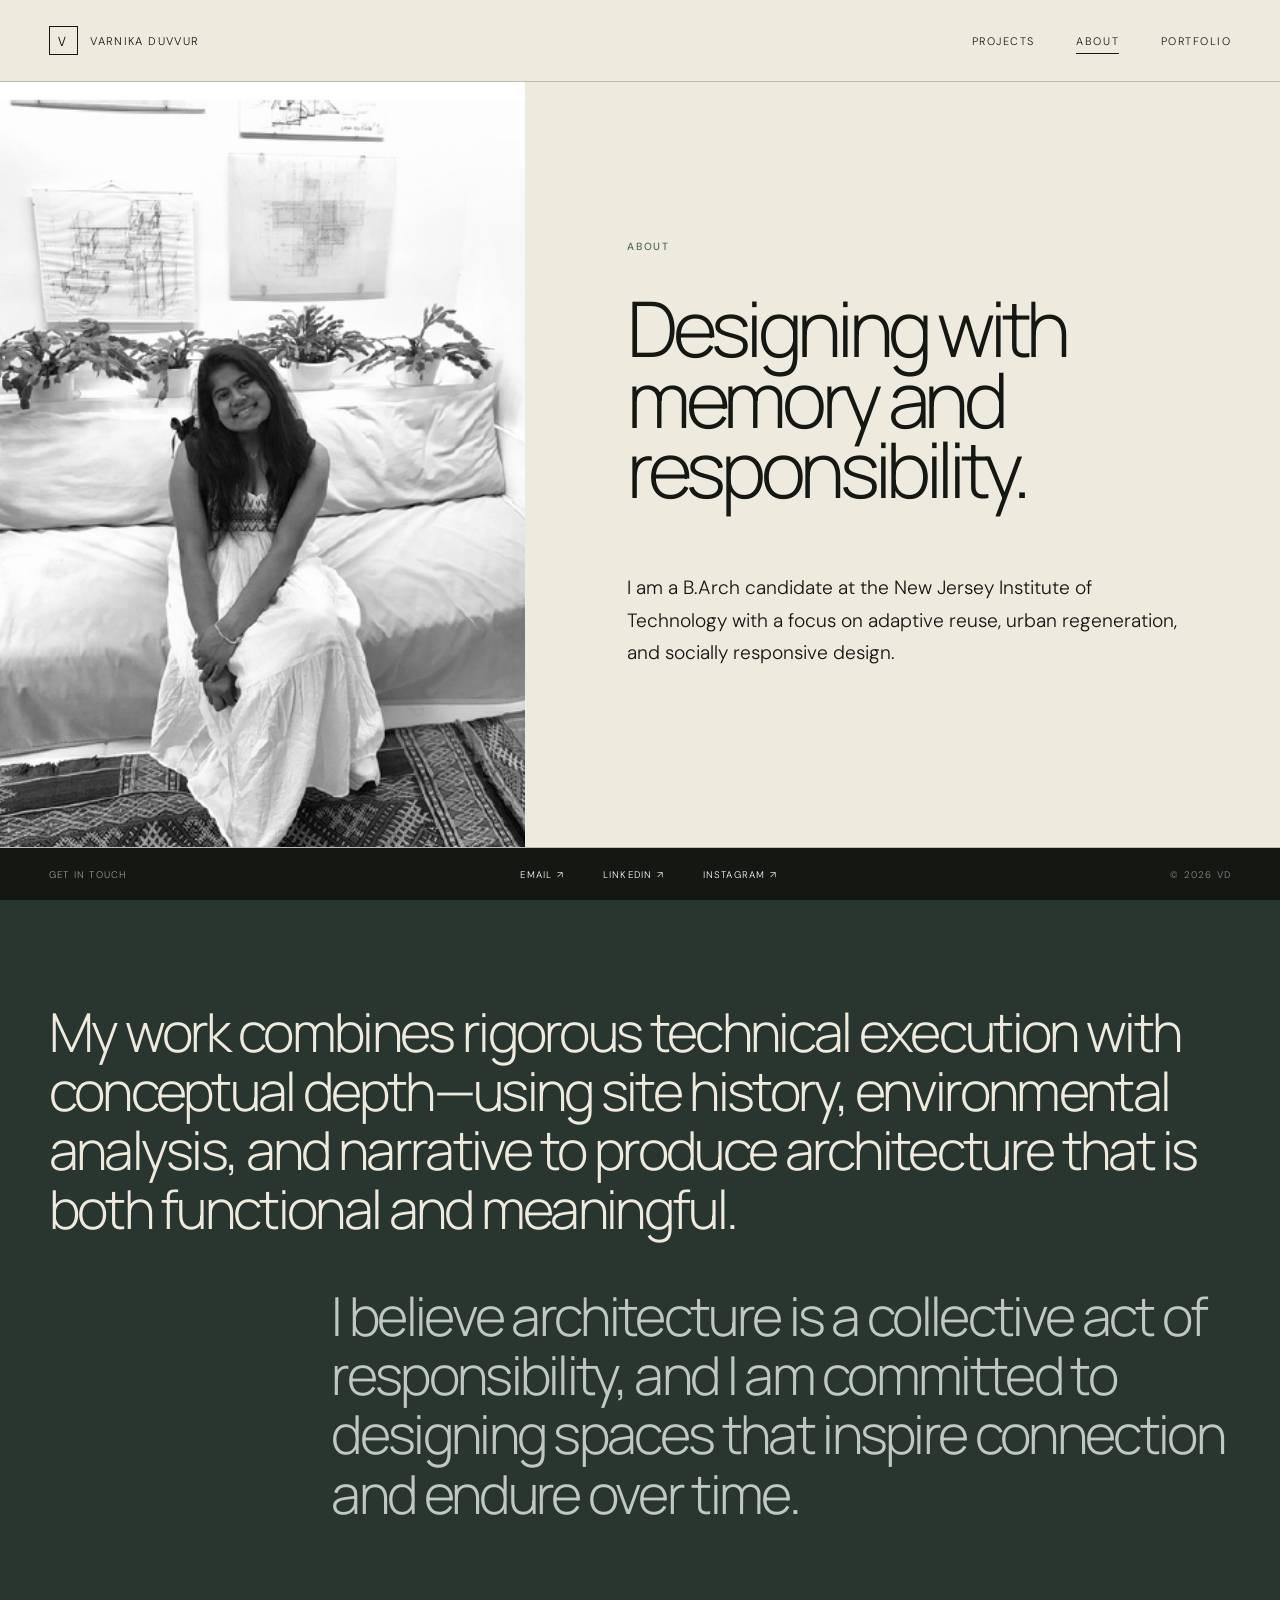
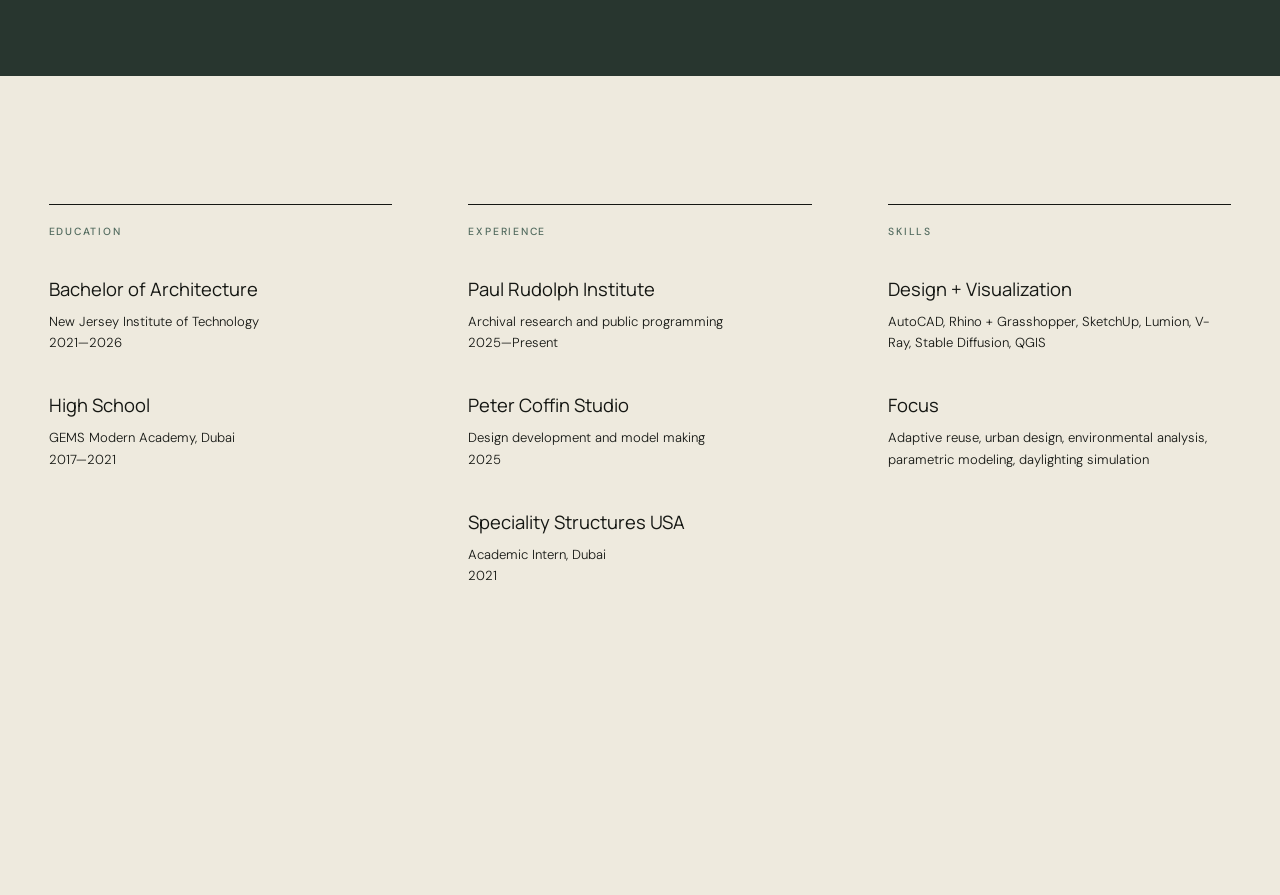
==== about.html @ f7f5d619 "Redesign portfolio as multi-page project site" ====
<!doctype html>
<html lang="en">
<head>
  <meta charset="utf-8"><meta name="viewport" content="width=device-width,initial-scale=1"><meta name="description" content="About architect Varnika Duvvur.">
  <title>About — Varnika Duvvur</title><link rel="preconnect" href="https://fonts.googleapis.com"><link rel="preconnect" href="https://fonts.gstatic.com" crossorigin>
  <link href="https://fonts.googleapis.com/css2?family=DM+Sans:wght@300;400;500&family=Manrope:wght@300;400;500&display=swap" rel="stylesheet"><link rel="stylesheet" href="style.css"><script src="script.js" defer></script>
</head>
<body>
  <header class="nav"><a class="brand" href="index.html"><span>V</span> Varnika Duvvur</a><button class="menu-toggle" type="button" aria-expanded="false" aria-controls="main-nav">Menu</button><nav id="main-nav"><a href="projects.html">Projects</a><a class="active" href="about.html">About</a><a href="portfolio.html">Portfolio</a></nav></header>
  <main class="about-page">
    <section class="about-lead"><div class="about-portrait"><img src="assets/portrait.png" alt="Portrait of Varnika Duvvur"></div><div class="about-intro"><p class="kicker">About</p><h1>Designing with<br>memory and<br>responsibility.</h1><p>I am a B.Arch candidate at the New Jersey Institute of Technology with a focus on adaptive reuse, urban regeneration, and socially responsive design.</p></div></section>
    <section class="manifesto"><p>My work combines rigorous technical execution with conceptual depth—using site history, environmental analysis, and narrative to produce architecture that is both functional and meaningful.</p><p>I believe architecture is a collective act of responsibility, and I am committed to designing spaces that inspire connection and endure over time.</p></section>
    <section class="credentials">
      <div><p class="kicker">Education</p><h2>Bachelor of Architecture</h2><p>New Jersey Institute of Technology<br>2021—2026</p><h2>High School</h2><p>GEMS Modern Academy, Dubai<br>2017—2021</p></div>
      <div><p class="kicker">Experience</p><h2>Paul Rudolph Institute</h2><p>Archival research and public programming<br>2025—Present</p><h2>Peter Coffin Studio</h2><p>Design development and model making<br>2025</p><h2>Speciality Structures USA</h2><p>Academic Intern, Dubai<br>2021</p></div>
      <div><p class="kicker">Skills</p><h2>Design + Visualization</h2><p>AutoCAD, Rhino + Grasshopper, SketchUp, Lumion, V-Ray, Stable Diffusion, QGIS</p><h2>Focus</h2><p>Adaptive reuse, urban design, environmental analysis, parametric modeling, daylighting simulation</p></div>
    </section>
  </main>
  <aside class="contact-bar"><span>Get in touch</span><a href="mailto:varnikaduvvur1133@gmail.com">Email ↗</a><a href="https://www.linkedin.com/in/varnika-duvvur/" target="_blank" rel="noopener">LinkedIn ↗</a><a href="https://www.instagram.com/varnika.d_567/" target="_blank" rel="noopener">Instagram ↗</a><small>© <b data-year>2026</b> VD</small></aside>
</body>
</html>
---- style.css ----
:root{--paper:#eeeade;--ink:#151713;--forest:#28362f;--sage:#8fa295;--line:rgba(21,23,19,.22);--bar:52px;--pad:clamp(1.25rem,3.8vw,4.5rem)}
*{box-sizing:border-box}html{scroll-behavior:smooth}body{margin:0;background:var(--paper);color:var(--ink);font-family:"DM Sans",sans-serif;font-weight:300;padding-bottom:var(--bar)}img{display:block;width:100%}a{color:inherit}.nav{height:82px;padding:0 var(--pad);display:flex;align-items:center;justify-content:space-between;border-bottom:1px solid var(--line);position:relative;z-index:20}.nav-on-image{position:fixed;top:0;left:0;right:0;color:#fff;border-color:rgba(255,255,255,.34)}.brand{text-decoration:none;text-transform:uppercase;letter-spacing:.12em;font-size:.7rem;display:flex;align-items:center;gap:.8rem}.brand span{border:1px solid currentColor;width:29px;height:29px;display:grid;place-items:center;font:400 .8rem Manrope,sans-serif}.nav nav{display:flex;align-items:center;gap:2.6rem}.nav nav a{text-decoration:none;text-transform:uppercase;letter-spacing:.14em;font-size:.68rem;padding:.4rem 0;position:relative}.nav nav a:after{content:"";height:1px;position:absolute;bottom:0;left:0;right:100%;background:currentColor;transition:right .25s}.nav nav a:hover:after,.nav nav a.active:after{right:0}.menu-toggle{display:none;border:0;background:none;color:inherit;text-transform:uppercase;letter-spacing:.12em;font-size:.7rem}.kicker{text-transform:uppercase;letter-spacing:.17em;font-size:.65rem;font-weight:500;color:#516a5e;margin:0}.kicker.light{color:rgba(255,255,255,.75)}
.contact-bar{height:var(--bar);position:fixed;z-index:50;bottom:0;left:0;right:0;background:var(--ink);color:#fff;display:flex;align-items:center;padding:0 var(--pad);gap:clamp(1.3rem,3vw,3.5rem);font-style:normal}.contact-bar span,.contact-bar a,.contact-bar small{text-transform:uppercase;letter-spacing:.13em;font-size:.6rem}.contact-bar>span{color:var(--sage);margin-right:auto}.contact-bar a{text-decoration:none}.contact-bar a:hover{color:#b5ccbf}.contact-bar small{margin-left:auto;color:rgba(255,255,255,.5)}.contact-bar b{font-weight:300}
/* Home */
.home-page{padding-bottom:var(--bar);background:#111}.home-hero{height:calc(100vh - var(--bar));min-height:620px;position:relative;overflow:hidden;color:#fff}.home-backdrop{position:absolute;inset:0;height:100%;object-fit:cover;object-position:center;animation:heroIn 1.4s cubic-bezier(.2,.7,.2,1) both}.home-shade{position:absolute;inset:0;background:linear-gradient(90deg,rgba(6,10,8,.72) 0%,rgba(6,10,8,.32) 48%,rgba(6,10,8,.07) 75%),linear-gradient(0deg,rgba(6,10,8,.58),transparent 45%)}.home-copy{position:absolute;left:var(--pad);bottom:clamp(5rem,12vh,9rem)}.home-copy h1{font:300 clamp(5rem,11vw,11.5rem)/.79 Manrope,sans-serif;letter-spacing:-.085em;margin:1.2rem 0 2rem}.home-statement{font-size:clamp(.9rem,1.35vw,1.2rem);line-height:1.5;letter-spacing:.01em}.featured-link{position:absolute;right:var(--pad);bottom:clamp(5rem,10vh,7rem);width:min(310px,25vw);text-decoration:none;border-top:1px solid rgba(255,255,255,.65);padding-top:1rem;display:grid;gap:.65rem}.featured-link span,.featured-link i{font-size:.61rem;text-transform:uppercase;letter-spacing:.13em;font-style:normal}.featured-link strong{font:400 clamp(1.15rem,2vw,1.7rem) Manrope,sans-serif}.featured-link i{text-align:right;margin-top:.5rem}.scroll-mark{position:absolute;left:50%;bottom:1.6rem;transform:translateX(-50%);font-size:.58rem;text-transform:uppercase;letter-spacing:.14em}.scroll-mark span{margin-left:.8rem}@keyframes heroIn{from{transform:scale(1.04);opacity:.5}to{transform:scale(1);opacity:1}}
/* Projects index */
.projects-page{height:100vh;overflow:hidden}.projects-main{height:calc(100vh - 82px - var(--bar));display:grid;grid-template-columns:minmax(250px,22vw) 1fr}.projects-heading{padding:clamp(2.5rem,6vh,5rem) 2rem 2rem var(--pad);border-right:1px solid var(--line);display:flex;flex-direction:column}.projects-heading h1{font:300 clamp(3.7rem,7vw,7rem)/.9 Manrope,sans-serif;letter-spacing:-.07em;margin:2rem 0}.projects-heading>p:last-child{margin-top:auto;text-transform:uppercase;font-size:.61rem;letter-spacing:.12em}.projects-heading>p:last-child span{margin-left:1rem}.project-rail{overflow-x:auto;overflow-y:hidden;display:flex;gap:1.25rem;padding:clamp(2rem,5vh,4rem) var(--pad);scroll-snap-type:x mandatory;scrollbar-width:thin;scrollbar-color:var(--forest) transparent}.rail-card{width:min(48vw,680px);min-width:min(48vw,680px);height:100%;text-decoration:none;scroll-snap-align:start}.rail-card figure{height:100%;margin:0;display:grid;grid-template-rows:1fr auto}.rail-card img{height:100%;min-height:0;object-fit:cover;filter:saturate(.82);transition:filter .35s,transform .5s}.rail-card:hover img{filter:saturate(1.06)}.rail-card figcaption{padding-top:1.1rem}.rail-card figcaption span{font-size:.58rem;text-transform:uppercase;letter-spacing:.13em;color:#506459}.rail-card h2{font:400 clamp(1.45rem,2.6vw,2.5rem)/1 Manrope,sans-serif;letter-spacing:-.04em;margin:.55rem 0}.rail-card p{font-size:.68rem;text-transform:uppercase;letter-spacing:.1em;margin:0}.rail-end{min-width:280px;display:flex;flex-direction:column;justify-content:center;gap:1.5rem;scroll-snap-align:start}.rail-end p{font:300 2.3rem Manrope,sans-serif;margin:0}.rail-end a{text-transform:uppercase;letter-spacing:.13em;font-size:.65rem}
/* About */
.about-page{padding-bottom:8rem}.about-lead{display:grid;grid-template-columns:.82fr 1.18fr;min-height:calc(100vh - 82px - var(--bar));border-bottom:1px solid var(--line)}.about-portrait{min-height:650px;overflow:hidden}.about-portrait img{height:100%;object-fit:cover;filter:grayscale(1);object-position:center 35%}.about-intro{padding:clamp(4rem,8vw,9rem);display:flex;flex-direction:column;justify-content:center}.about-intro h1{font:300 clamp(3.3rem,6vw,7rem)/.92 Manrope,sans-serif;letter-spacing:-.07em;margin:2.5rem 0 3rem}.about-intro>p:last-child{font-size:clamp(1rem,1.5vw,1.25rem);line-height:1.7;max-width:40rem}.manifesto{background:var(--forest);color:var(--paper);padding:clamp(6rem,12vw,13rem) var(--pad);display:grid;gap:3rem}.manifesto p{font:300 clamp(2rem,4.2vw,4.5rem)/1.1 Manrope,sans-serif;letter-spacing:-.05em;max-width:1300px;margin:0}.manifesto p:last-child{margin-left:auto;max-width:900px;color:#bfc9c2}.credentials{display:grid;grid-template-columns:repeat(3,1fr);gap:clamp(2rem,6vw,7rem);padding:clamp(6rem,10vw,10rem) var(--pad)}.credentials>div{border-top:1px solid var(--ink);padding-top:1.2rem}.credentials h2{font:400 1.15rem Manrope,sans-serif;margin:2.4rem 0 .55rem}.credentials p:not(.kicker){font-size:.82rem;line-height:1.65;margin:0}
/* Portfolio */
.portfolio-page{overflow:hidden;height:100vh}.portfolio-main{height:calc(100vh - 82px - var(--bar));display:grid;grid-template-columns:.85fr 1.15fr}.portfolio-copy{padding:clamp(3rem,6vw,7rem) var(--pad);display:flex;flex-direction:column;justify-content:center}.portfolio-copy h1{font:300 clamp(4rem,7.5vw,8.5rem)/.82 Manrope,sans-serif;letter-spacing:-.08em;margin:2rem 0 2.5rem}.portfolio-copy>p:not(.kicker){max-width:32rem;line-height:1.7;font-size:.92rem}.portfolio-actions{display:flex;gap:1rem;margin:3rem 0 1.5rem}.portfolio-actions a{padding:1.1rem 1.3rem;text-decoration:none;text-transform:uppercase;letter-spacing:.11em;font-size:.65rem;display:flex;gap:2.5rem;justify-content:space-between}.primary-action{background:var(--ink);color:#fff}.secondary-action{border:1px solid var(--ink)}.portfolio-copy>small{text-transform:uppercase;letter-spacing:.12em;color:#62736a;font-size:.58rem}.portfolio-cover{margin:clamp(2rem,4vw,4rem) var(--pad) clamp(2rem,4vw,4rem) 0;position:relative;overflow:hidden;background:#ddd;text-decoration:none}.portfolio-cover img{height:100%;object-fit:cover;transition:transform .6s}.portfolio-cover:hover img{transform:scale(1.02)}.portfolio-cover span{position:absolute;right:1rem;bottom:1rem;background:var(--paper);padding:.9rem 1.1rem;text-transform:uppercase;letter-spacing:.11em;font-size:.62rem}
/* Project details */
.project-page{padding-bottom:7rem}.project-hero{min-height:calc(100vh - 82px - var(--bar));display:grid;grid-template-rows:auto 1fr;padding:clamp(2.5rem,5vw,5rem) var(--pad);gap:3rem}.project-title{display:grid;grid-template-columns:1fr 2fr 1fr;align-items:end}.project-title h1{font:300 clamp(3.5rem,7.5vw,8rem)/.85 Manrope,sans-serif;letter-spacing:-.075em;margin:0}.project-meta{display:flex;flex-direction:column;gap:.45rem;border-top:1px solid var(--ink);padding-top:.8rem}.project-meta span{text-transform:uppercase;letter-spacing:.11em;font-size:.58rem}.project-hero>img{height:min(54vh,650px);object-fit:cover}.project-summary{padding:clamp(6rem,11vw,11rem) var(--pad);display:grid;grid-template-columns:1fr 2.5fr}.project-summary>p:last-child{font:300 clamp(2rem,4.2vw,4.5rem)/1.1 Manrope,sans-serif;letter-spacing:-.05em;margin:0;max-width:1200px}.project-sheet{margin:0;background:#f7f5ef;padding:clamp(1rem,2vw,2rem)}.project-sheet.full{margin:0 var(--pad) clamp(2rem,4vw,5rem)}.project-sheet figcaption{text-transform:uppercase;letter-spacing:.12em;font-size:.58rem;margin-top:1rem;color:#53645b}.sheet-grid{display:grid;grid-template-columns:1fr 1fr;gap:clamp(1rem,2vw,2rem);margin:0 var(--pad) clamp(2rem,4vw,5rem)}.project-note{padding:clamp(6rem,10vw,10rem) var(--pad);display:grid;grid-template-columns:1.5fr 1fr;gap:5rem}.project-note h2{font:300 clamp(2.7rem,5vw,5.4rem)/.95 Manrope,sans-serif;letter-spacing:-.06em;margin:0}.project-note p{line-height:1.8;max-width:34rem;align-self:end;margin:0}.project-pager{margin:clamp(7rem,12vw,12rem) var(--pad) 0;padding-top:1.5rem;border-top:1px solid var(--ink);display:flex;justify-content:space-between}.project-pager a{text-transform:uppercase;text-decoration:none;letter-spacing:.11em;font-size:.63rem}
@media(max-width:850px){:root{--bar:48px}.nav{height:68px}.nav-on-image{height:68px}.menu-toggle{display:block}.nav nav{display:none;position:absolute;top:68px;left:0;right:0;background:var(--paper);color:var(--ink);padding:1.5rem var(--pad);border-bottom:1px solid var(--line);flex-direction:column;align-items:flex-start;gap:1.4rem}.nav nav.open{display:flex}.nav-on-image nav{background:rgba(15,18,15,.96);color:#fff}.contact-bar>span,.contact-bar small{display:none}.contact-bar{justify-content:space-between;gap:1rem}.contact-bar a{font-size:.55rem}.home-hero{height:calc(100vh - var(--bar));min-height:570px}.home-copy{bottom:7rem}.home-copy h1{font-size:clamp(4rem,17vw,7rem)}.featured-link{left:var(--pad);right:var(--pad);bottom:1.7rem;width:auto;grid-template-columns:1fr 1fr}.featured-link i{text-align:right;margin:0}.featured-link strong{grid-row:2}.scroll-mark{display:none}.projects-page,.portfolio-page{height:auto;overflow:auto}.projects-main{height:auto;display:block}.projects-heading{height:250px;border-right:0;border-bottom:1px solid var(--line);padding:2.5rem var(--pad)}.projects-heading h1{margin:1.4rem 0}.project-rail{height:calc(100vh - 68px - var(--bar));min-height:570px}.rail-card{min-width:78vw;width:78vw}.about-lead{grid-template-columns:1fr}.about-portrait{min-height:65vh}.about-intro{padding:4.5rem var(--pad)}.credentials{grid-template-columns:1fr}.portfolio-main{height:auto;grid-template-columns:1fr}.portfolio-copy{padding:5rem var(--pad)}.portfolio-cover{margin:0 var(--pad) 5rem;height:60vh}.project-title{grid-template-columns:1fr}.project-title .kicker{margin-bottom:2rem}.project-meta{margin-top:2rem}.project-hero>img{height:48vh}.project-summary,.project-note{grid-template-columns:1fr;gap:3rem}.sheet-grid{grid-template-columns:1fr}.project-pager{gap:1rem}.project-pager a{font-size:.52rem}}
@media(max-width:520px){.home-backdrop{object-position:60% center}.home-copy h1{font-size:3.9rem}.home-statement{font-size:.8rem}.featured-link span{display:none}.featured-link{grid-template-columns:1fr auto}.rail-card{min-width:86vw;width:86vw}.project-rail{padding-left:var(--pad)}.about-intro h1,.project-title h1{font-size:3.5rem}.manifesto p{font-size:1.8rem}.portfolio-copy h1{font-size:4rem}.portfolio-actions{flex-direction:column}.project-summary>p:last-child{font-size:1.8rem}.project-note h2{font-size:2.5rem}.project-sheet.full,.sheet-grid{margin-left:1rem;margin-right:1rem}.project-pager a:nth-child(2){display:none}}
@media(prefers-reduced-motion:reduce){html{scroll-behavior:auto}.home-backdrop{animation:none}.portfolio-cover img{transition:none}}
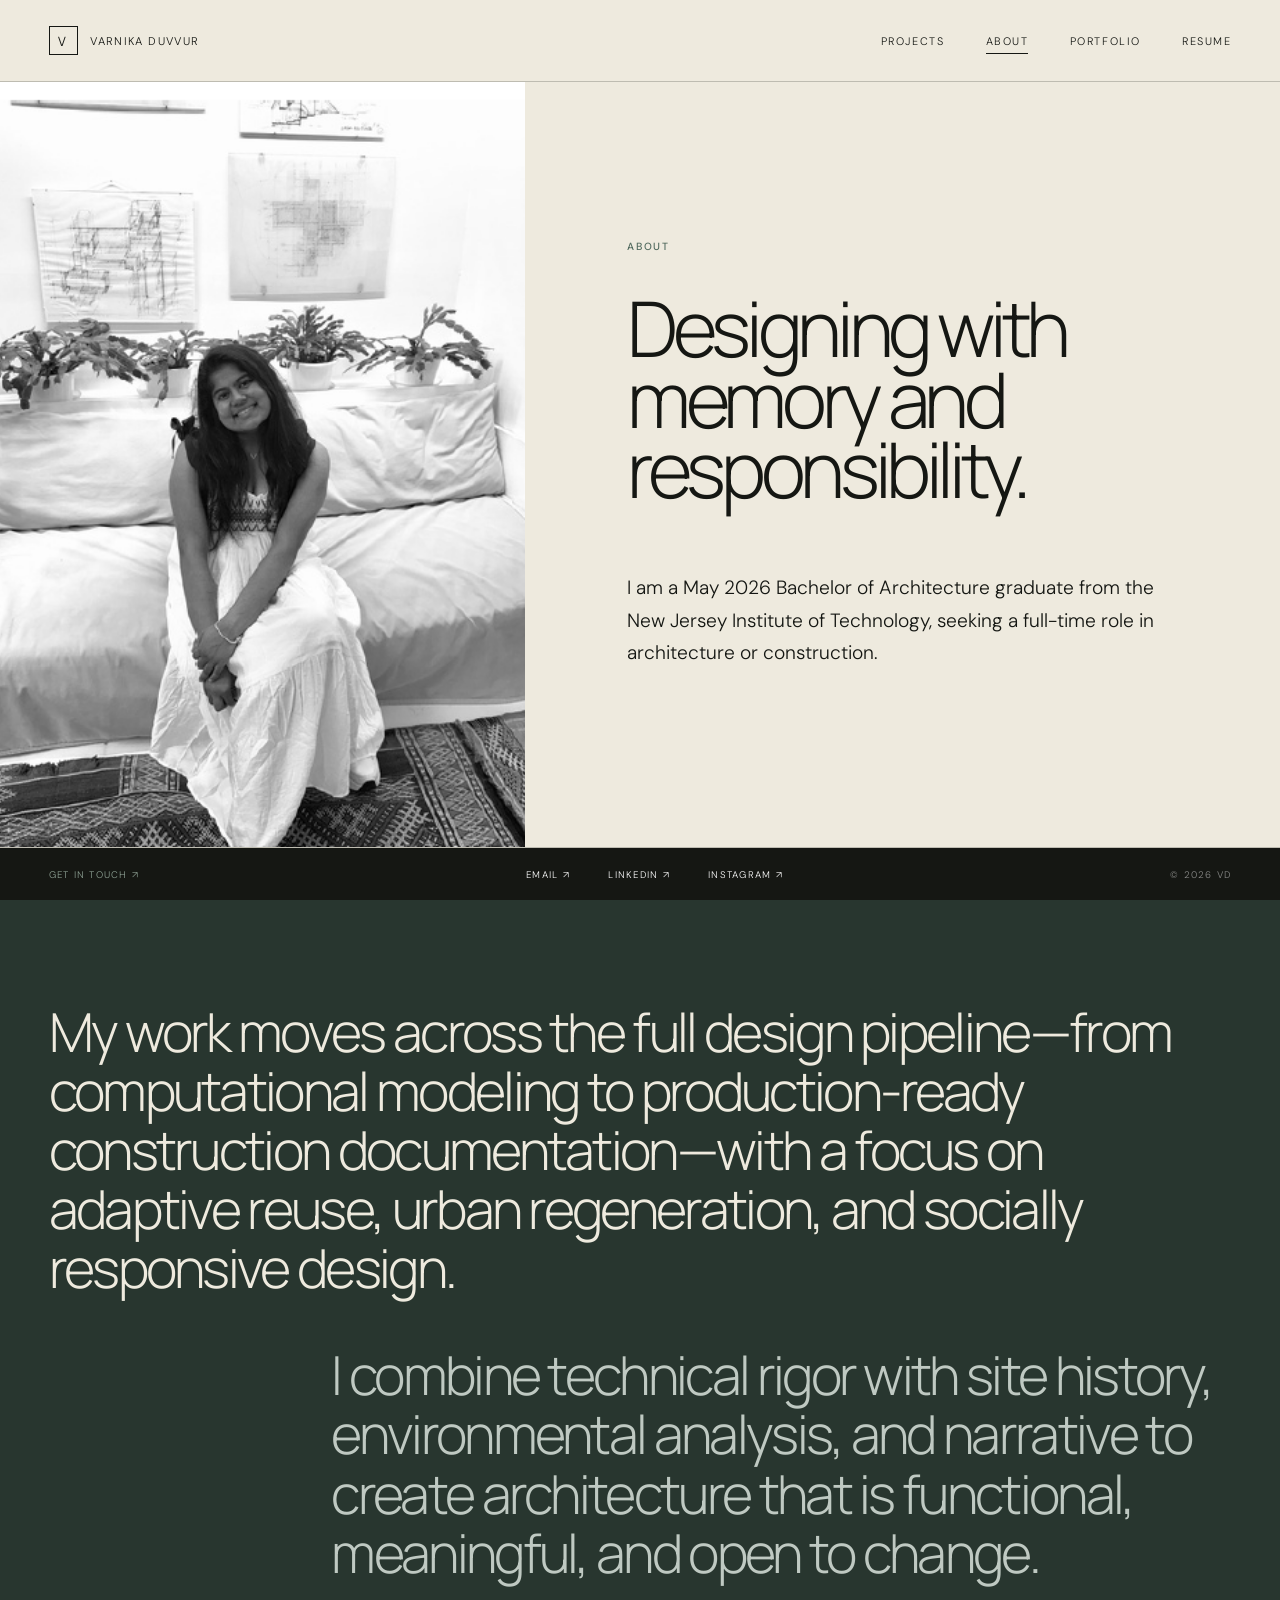
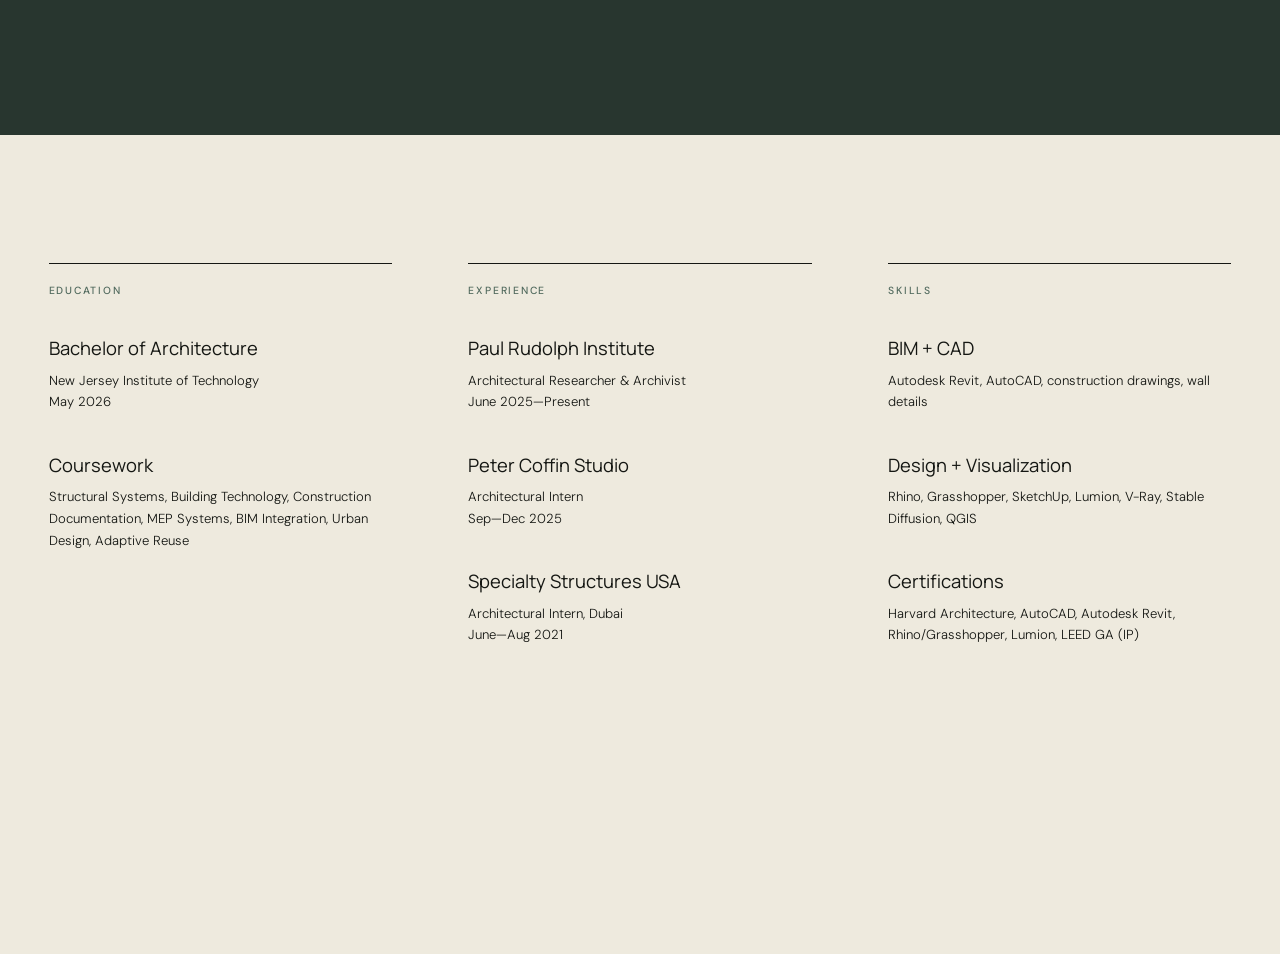
==== commit e168005a: "Update portfolio content and immersive home experience" ====
--- a/about.html
+++ b/about.html
@@ -6,14 +6,14 @@
   <link href="https://fonts.googleapis.com/css2?family=DM+Sans:wght@300;400;500&family=Manrope:wght@300;400;500&display=swap" rel="stylesheet"><link rel="stylesheet" href="style.css"><script src="script.js" defer></script>
 </head>
 <body>
-  <header class="nav"><a class="brand" href="index.html"><span>V</span> Varnika Duvvur</a><button class="menu-toggle" type="button" aria-expanded="false" aria-controls="main-nav">Menu</button><nav id="main-nav"><a href="projects.html">Projects</a><a class="active" href="about.html">About</a><a href="portfolio.html">Portfolio</a></nav></header>
+  <header class="nav"><a class="brand" href="index.html"><span>V</span> Varnika Duvvur</a><button class="menu-toggle" type="button" aria-expanded="false" aria-controls="main-nav">Menu</button><nav id="main-nav"><a href="projects.html">Projects</a><a class="active" href="about.html">About</a><a href="portfolio.html">Portfolio</a><a href="resume.html">Resume</a></nav></header>
   <main class="about-page">
-    <section class="about-lead"><div class="about-portrait"><img src="assets/portrait.png" alt="Portrait of Varnika Duvvur"></div><div class="about-intro"><p class="kicker">About</p><h1>Designing with<br>memory and<br>responsibility.</h1><p>I am a B.Arch candidate at the New Jersey Institute of Technology with a focus on adaptive reuse, urban regeneration, and socially responsive design.</p></div></section>
-    <section class="manifesto"><p>My work combines rigorous technical execution with conceptual depth—using site history, environmental analysis, and narrative to produce architecture that is both functional and meaningful.</p><p>I believe architecture is a collective act of responsibility, and I am committed to designing spaces that inspire connection and endure over time.</p></section>
+    <section class="about-lead"><div class="about-portrait"><img src="assets/portrait.png" alt="Portrait of Varnika Duvvur"></div><div class="about-intro"><p class="kicker">About</p><h1>Designing with<br>memory and<br>responsibility.</h1><p>I am a May 2026 Bachelor of Architecture graduate from the New Jersey Institute of Technology, seeking a full-time role in architecture or construction.</p></div></section>
+    <section class="manifesto"><p>My work moves across the full design pipeline—from computational modeling to production-ready construction documentation—with a focus on adaptive reuse, urban regeneration, and socially responsive design.</p><p>I combine technical rigor with site history, environmental analysis, and narrative to create architecture that is functional, meaningful, and open to change.</p></section>
     <section class="credentials">
-      <div><p class="kicker">Education</p><h2>Bachelor of Architecture</h2><p>New Jersey Institute of Technology<br>2021—2026</p><h2>High School</h2><p>GEMS Modern Academy, Dubai<br>2017—2021</p></div>
-      <div><p class="kicker">Experience</p><h2>Paul Rudolph Institute</h2><p>Archival research and public programming<br>2025—Present</p><h2>Peter Coffin Studio</h2><p>Design development and model making<br>2025</p><h2>Speciality Structures USA</h2><p>Academic Intern, Dubai<br>2021</p></div>
-      <div><p class="kicker">Skills</p><h2>Design + Visualization</h2><p>AutoCAD, Rhino + Grasshopper, SketchUp, Lumion, V-Ray, Stable Diffusion, QGIS</p><h2>Focus</h2><p>Adaptive reuse, urban design, environmental analysis, parametric modeling, daylighting simulation</p></div>
+      <div><p class="kicker">Education</p><h2>Bachelor of Architecture</h2><p>New Jersey Institute of Technology<br>May 2026</p><h2>Coursework</h2><p>Structural Systems, Building Technology, Construction Documentation, MEP Systems, BIM Integration, Urban Design, Adaptive Reuse</p></div>
+      <div><p class="kicker">Experience</p><h2>Paul Rudolph Institute</h2><p>Architectural Researcher &amp; Archivist<br>June 2025—Present</p><h2>Peter Coffin Studio</h2><p>Architectural Intern<br>Sep—Dec 2025</p><h2>Specialty Structures USA</h2><p>Architectural Intern, Dubai<br>June—Aug 2021</p></div>
+      <div><p class="kicker">Skills</p><h2>BIM + CAD</h2><p>Autodesk Revit, AutoCAD, construction drawings, wall details</p><h2>Design + Visualization</h2><p>Rhino, Grasshopper, SketchUp, Lumion, V-Ray, Stable Diffusion, QGIS</p><h2>Certifications</h2><p>Harvard Architecture, AutoCAD, Autodesk Revit, Rhino/Grasshopper, Lumion, LEED GA (IP)</p></div>
     </section>
   </main>
   <aside class="contact-bar"><span>Get in touch</span><a href="mailto:varnikaduvvur1133@gmail.com">Email ↗</a><a href="https://www.linkedin.com/in/varnika-duvvur/" target="_blank" rel="noopener">LinkedIn ↗</a><a href="https://www.instagram.com/varnika.d_567/" target="_blank" rel="noopener">Instagram ↗</a><small>© <b data-year>2026</b> VD</small></aside>
--- a/style.css
+++ b/style.css
@@ -14,3 +14,13 @@
 @media(max-width:850px){:root{--bar:48px}.nav{height:68px}.nav-on-image{height:68px}.menu-toggle{display:block}.nav nav{display:none;position:absolute;top:68px;left:0;right:0;background:var(--paper);color:var(--ink);padding:1.5rem var(--pad);border-bottom:1px solid var(--line);flex-direction:column;align-items:flex-start;gap:1.4rem}.nav nav.open{display:flex}.nav-on-image nav{background:rgba(15,18,15,.96);color:#fff}.contact-bar>span,.contact-bar small{display:none}.contact-bar{justify-content:space-between;gap:1rem}.contact-bar a{font-size:.55rem}.home-hero{height:calc(100vh - var(--bar));min-height:570px}.home-copy{bottom:7rem}.home-copy h1{font-size:clamp(4rem,17vw,7rem)}.featured-link{left:var(--pad);right:var(--pad);bottom:1.7rem;width:auto;grid-template-columns:1fr 1fr}.featured-link i{text-align:right;margin:0}.featured-link strong{grid-row:2}.scroll-mark{display:none}.projects-page,.portfolio-page{height:auto;overflow:auto}.projects-main{height:auto;display:block}.projects-heading{height:250px;border-right:0;border-bottom:1px solid var(--line);padding:2.5rem var(--pad)}.projects-heading h1{margin:1.4rem 0}.project-rail{height:calc(100vh - 68px - var(--bar));min-height:570px}.rail-card{min-width:78vw;width:78vw}.about-lead{grid-template-columns:1fr}.about-portrait{min-height:65vh}.about-intro{padding:4.5rem var(--pad)}.credentials{grid-template-columns:1fr}.portfolio-main{height:auto;grid-template-columns:1fr}.portfolio-copy{padding:5rem var(--pad)}.portfolio-cover{margin:0 var(--pad) 5rem;height:60vh}.project-title{grid-template-columns:1fr}.project-title .kicker{margin-bottom:2rem}.project-meta{margin-top:2rem}.project-hero>img{height:48vh}.project-summary,.project-note{grid-template-columns:1fr;gap:3rem}.sheet-grid{grid-template-columns:1fr}.project-pager{gap:1rem}.project-pager a{font-size:.52rem}}
 @media(max-width:520px){.home-backdrop{object-position:60% center}.home-copy h1{font-size:3.9rem}.home-statement{font-size:.8rem}.featured-link span{display:none}.featured-link{grid-template-columns:1fr auto}.rail-card{min-width:86vw;width:86vw}.project-rail{padding-left:var(--pad)}.about-intro h1,.project-title h1{font-size:3.5rem}.manifesto p{font-size:1.8rem}.portfolio-copy h1{font-size:4rem}.portfolio-actions{flex-direction:column}.project-summary>p:last-child{font-size:1.8rem}.project-note h2{font-size:2.5rem}.project-sheet.full,.sheet-grid{margin-left:1rem;margin-right:1rem}.project-pager a:nth-child(2){display:none}}
 @media(prefers-reduced-motion:reduce){html{scroll-behavior:auto}.home-backdrop{animation:none}.portfolio-cover img{transition:none}}
+
+/* Extended home experience */
+.nav-on-image{transition:background .3s,color .3s,border-color .3s}.nav-on-image.scrolled{background:rgba(238,234,222,.94);color:var(--ink);border-color:var(--line);backdrop-filter:blur(12px)}.home-main{background:var(--paper)}.scroll-mark{text-decoration:none}.floating-work{min-height:220vh;position:relative;padding:clamp(7rem,12vw,13rem) var(--pad);overflow:hidden}.floating-intro{position:sticky;top:26vh;width:min(35vw,520px);z-index:2}.floating-intro h2{font:300 clamp(3.5rem,6.5vw,7rem)/.86 Manrope,sans-serif;letter-spacing:-.075em;margin:2rem 0}.floating-intro>p:last-child{font-size:.92rem;line-height:1.7;max-width:28rem}.float-card{position:absolute;width:min(42vw,650px);text-decoration:none;z-index:3;will-change:transform}.float-card img{aspect-ratio:1.45/1;object-fit:cover;box-shadow:0 28px 65px rgba(21,23,19,.19);filter:saturate(.88);transition:filter .35s,box-shadow .35s}.float-card:hover img{filter:saturate(1.08);box-shadow:0 35px 80px rgba(21,23,19,.27)}.float-card span{display:block;margin-top:1rem;text-transform:uppercase;letter-spacing:.14em;font-size:.62rem}.float-card-a{top:10%;right:5%}.float-card-b{top:36%;left:5%;width:min(36vw,560px)}.float-card-c{top:57%;right:4%;width:min(39vw,610px)}.float-card-d{top:79%;left:26%;width:min(43vw,670px)}.home-closing{min-height:90vh;background:var(--forest);color:var(--paper);padding:clamp(7rem,11vw,12rem) var(--pad);display:flex;flex-direction:column;justify-content:center}.home-closing blockquote{font:300 clamp(3rem,7vw,8rem)/.93 Manrope,sans-serif;letter-spacing:-.07em;margin:3rem 0 5rem}.home-closing>div{display:flex;gap:3rem}.home-closing a{color:inherit;text-transform:uppercase;letter-spacing:.13em;font-size:.64rem;text-underline-offset:.4rem}
+
+/* Compact contact composer */
+.contact-trigger{border:0;background:none;color:var(--sage);padding:0;margin-right:auto;cursor:pointer;text-transform:uppercase;letter-spacing:.13em;font:300 .6rem "DM Sans",sans-serif}.contact-trigger:hover{color:#fff}.contact-dialog{width:min(860px,calc(100vw - 2rem));max-width:none;border:0;padding:0;background:var(--ink);color:#fff;box-shadow:0 35px 90px rgba(0,0,0,.45)}.contact-dialog::backdrop{background:rgba(9,11,9,.72);backdrop-filter:blur(6px)}.contact-dialog-inner{padding:clamp(1.5rem,4vw,3.5rem)}.contact-dialog-head{display:flex;align-items:flex-start;justify-content:space-between;margin-bottom:2rem}.contact-dialog-head h2{font:300 clamp(2rem,4vw,3.5rem)/1 Manrope,sans-serif;letter-spacing:-.05em;margin:.6rem 0}.contact-close{border:1px solid rgba(255,255,255,.35);background:none;color:#fff;width:34px;height:34px;cursor:pointer;font-size:1.1rem}.contact-form{display:grid;grid-template-columns:.8fr 1.2fr;gap:1rem 1.25rem}.contact-field{display:flex;flex-direction:column;gap:.5rem}.contact-field.message{grid-column:2;grid-row:1/3}.contact-field label{text-transform:uppercase;letter-spacing:.12em;font-size:.58rem;color:#a8b9af}.contact-field input,.contact-field textarea{width:100%;border:1px solid rgba(255,255,255,.38);background:transparent;color:#fff;border-radius:0;padding:.9rem 1rem;font:300 .9rem "DM Sans",sans-serif;outline:none}.contact-field textarea{height:126px;resize:vertical}.contact-field input:focus,.contact-field textarea:focus{border-color:#fff}.contact-submit{grid-column:2;justify-self:end;border:0;background:#b59c7b;color:#171713;padding:.9rem 2.6rem;text-transform:uppercase;letter-spacing:.12em;font-size:.62rem;cursor:pointer}.contact-submit:hover{background:#ccb391}.contact-note{grid-column:1;font-size:.62rem;line-height:1.5;color:rgba(255,255,255,.56);align-self:end;margin:0}.resume-cover img{object-fit:contain;background:#fff;padding:clamp(1rem,2vw,2rem)}
+
+@media(max-width:850px){.floating-work{min-height:auto;padding:7rem var(--pad);display:grid;gap:5rem}.floating-intro{position:relative;top:auto;width:auto}.float-card,.float-card-a,.float-card-b,.float-card-c,.float-card-d{position:relative;inset:auto;width:86%;will-change:auto}.float-card:nth-of-type(even){margin-left:auto}.home-closing{min-height:75vh}.contact-form{grid-template-columns:1fr}.contact-field.message{grid-column:1;grid-row:auto}.contact-submit{grid-column:1}.contact-note{grid-column:1;grid-row:auto}.resume-page .portfolio-main{display:grid}.resume-cover{height:auto;min-height:70vh}.resume-cover img{height:auto}}
+@media(max-width:520px){.floating-intro h2{font-size:3.8rem}.float-card,.float-card-a,.float-card-b,.float-card-c,.float-card-d{width:94%}.home-closing blockquote{font-size:3rem}.home-closing>div{flex-direction:column;gap:1.3rem}.contact-dialog-inner{padding:1.4rem}.contact-dialog-head{margin-bottom:1.4rem}.contact-field textarea{height:110px}}
+@media(prefers-reduced-motion:reduce){.float-card{will-change:auto}.nav-on-image{transition:none}}
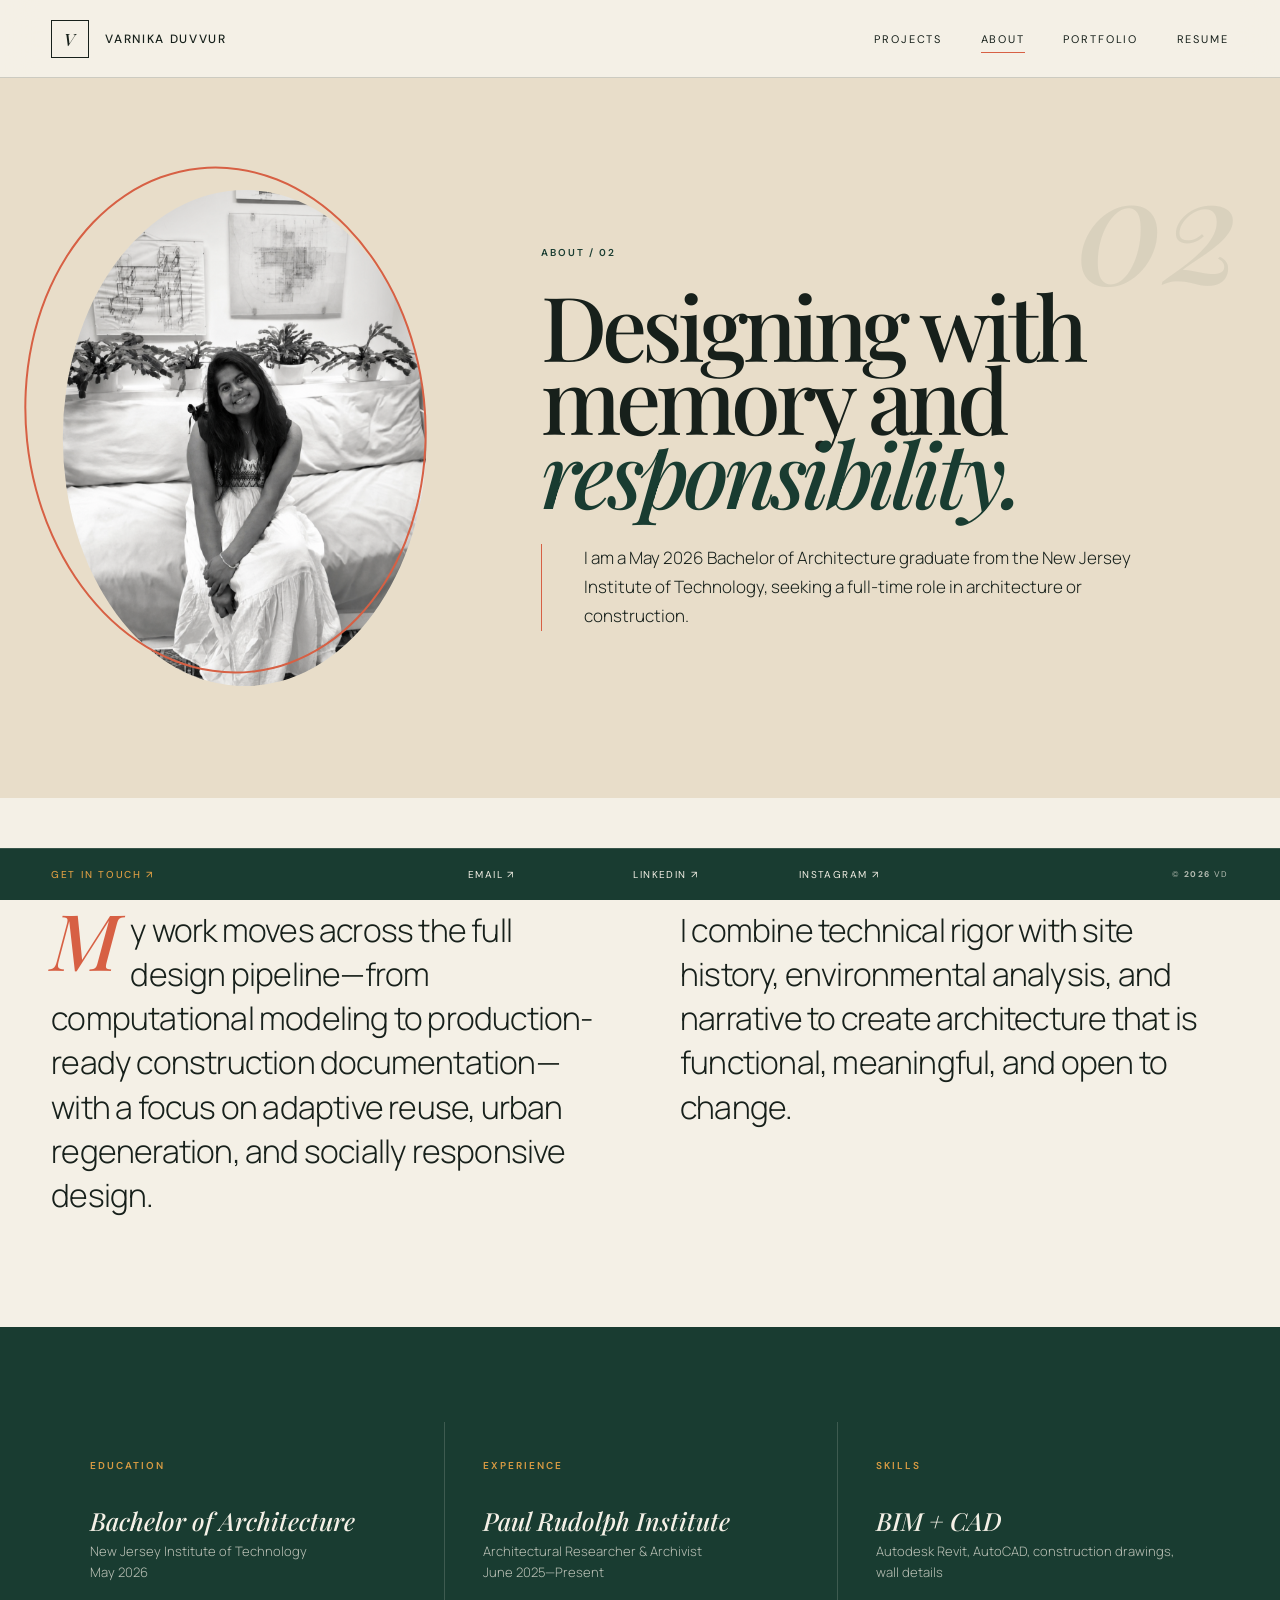
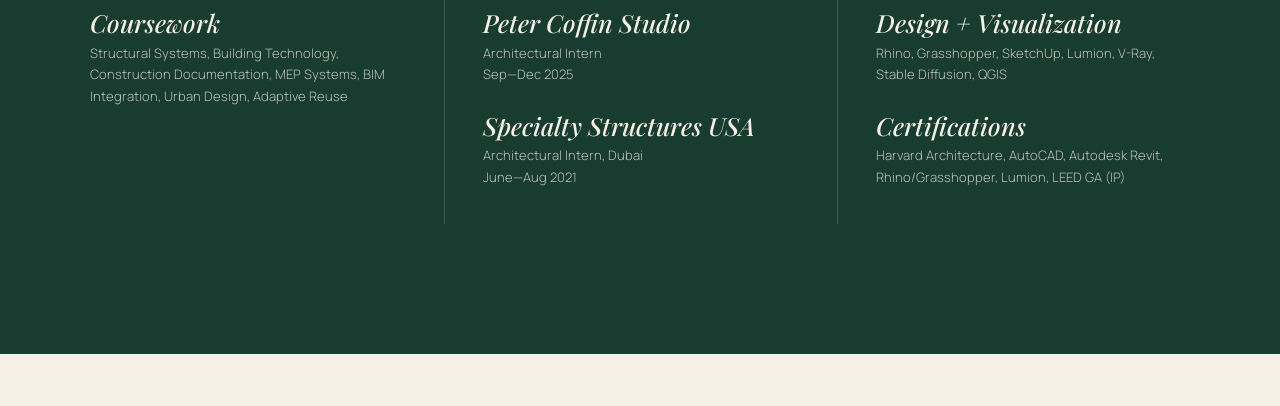
==== commit 514e19a0: "Redesign portfolio site with enhanced project imagery" ====
--- a/about.html
+++ b/about.html
@@ -1,14 +1,17 @@
 <!doctype html>
 <html lang="en">
 <head>
-  <meta charset="utf-8"><meta name="viewport" content="width=device-width,initial-scale=1"><meta name="description" content="About architect Varnika Duvvur.">
-  <title>About — Varnika Duvvur</title><link rel="preconnect" href="https://fonts.googleapis.com"><link rel="preconnect" href="https://fonts.gstatic.com" crossorigin>
-  <link href="https://fonts.googleapis.com/css2?family=DM+Sans:wght@300;400;500&family=Manrope:wght@300;400;500&display=swap" rel="stylesheet"><link rel="stylesheet" href="style.css"><script src="script.js" defer></script>
+  <meta charset="utf-8"><meta name="viewport" content="width=device-width,initial-scale=1">
+  <meta name="description" content="About architect Varnika Duvvur.">
+  <title>About — Varnika Duvvur</title>
+  <link rel="preconnect" href="https://fonts.googleapis.com"><link rel="preconnect" href="https://fonts.gstatic.com" crossorigin>
+  <link href="https://fonts.googleapis.com/css2?family=DM+Sans:wght@300;400;500;600&family=Manrope:wght@300;400;500&family=Playfair+Display:ital,wght@0,500;1,500&display=swap" rel="stylesheet">
+  <link rel="stylesheet" href="style.css"><script src="script.js" defer></script>
 </head>
-<body>
+<body class="about">
   <header class="nav"><a class="brand" href="index.html"><span>V</span> Varnika Duvvur</a><button class="menu-toggle" type="button" aria-expanded="false" aria-controls="main-nav">Menu</button><nav id="main-nav"><a href="projects.html">Projects</a><a class="active" href="about.html">About</a><a href="portfolio.html">Portfolio</a><a href="resume.html">Resume</a></nav></header>
   <main class="about-page">
-    <section class="about-lead"><div class="about-portrait"><img src="assets/portrait.png" alt="Portrait of Varnika Duvvur"></div><div class="about-intro"><p class="kicker">About</p><h1>Designing with<br>memory and<br>responsibility.</h1><p>I am a May 2026 Bachelor of Architecture graduate from the New Jersey Institute of Technology, seeking a full-time role in architecture or construction.</p></div></section>
+    <section class="about-lead"><div class="about-portrait"><img src="assets/enhanced/portrait-ai.png" alt="Portrait of Varnika Duvvur"></div><div class="about-intro"><p class="kicker">About / 02</p><h1>Designing with<br>memory and<br><em>responsibility.</em></h1><p>I am a May 2026 Bachelor of Architecture graduate from the New Jersey Institute of Technology, seeking a full-time role in architecture or construction.</p></div></section>
     <section class="manifesto"><p>My work moves across the full design pipeline—from computational modeling to production-ready construction documentation—with a focus on adaptive reuse, urban regeneration, and socially responsive design.</p><p>I combine technical rigor with site history, environmental analysis, and narrative to create architecture that is functional, meaningful, and open to change.</p></section>
     <section class="credentials">
       <div><p class="kicker">Education</p><h2>Bachelor of Architecture</h2><p>New Jersey Institute of Technology<br>May 2026</p><h2>Coursework</h2><p>Structural Systems, Building Technology, Construction Documentation, MEP Systems, BIM Integration, Urban Design, Adaptive Reuse</p></div>
--- a/style.css
+++ b/style.css
@@ -1,26 +1,488 @@
-:root{--paper:#eeeade;--ink:#151713;--forest:#28362f;--sage:#8fa295;--line:rgba(21,23,19,.22);--bar:52px;--pad:clamp(1.25rem,3.8vw,4.5rem)}
-*{box-sizing:border-box}html{scroll-behavior:smooth}body{margin:0;background:var(--paper);color:var(--ink);font-family:"DM Sans",sans-serif;font-weight:300;padding-bottom:var(--bar)}img{display:block;width:100%}a{color:inherit}.nav{height:82px;padding:0 var(--pad);display:flex;align-items:center;justify-content:space-between;border-bottom:1px solid var(--line);position:relative;z-index:20}.nav-on-image{position:fixed;top:0;left:0;right:0;color:#fff;border-color:rgba(255,255,255,.34)}.brand{text-decoration:none;text-transform:uppercase;letter-spacing:.12em;font-size:.7rem;display:flex;align-items:center;gap:.8rem}.brand span{border:1px solid currentColor;width:29px;height:29px;display:grid;place-items:center;font:400 .8rem Manrope,sans-serif}.nav nav{display:flex;align-items:center;gap:2.6rem}.nav nav a{text-decoration:none;text-transform:uppercase;letter-spacing:.14em;font-size:.68rem;padding:.4rem 0;position:relative}.nav nav a:after{content:"";height:1px;position:absolute;bottom:0;left:0;right:100%;background:currentColor;transition:right .25s}.nav nav a:hover:after,.nav nav a.active:after{right:0}.menu-toggle{display:none;border:0;background:none;color:inherit;text-transform:uppercase;letter-spacing:.12em;font-size:.7rem}.kicker{text-transform:uppercase;letter-spacing:.17em;font-size:.65rem;font-weight:500;color:#516a5e;margin:0}.kicker.light{color:rgba(255,255,255,.75)}
-.contact-bar{height:var(--bar);position:fixed;z-index:50;bottom:0;left:0;right:0;background:var(--ink);color:#fff;display:flex;align-items:center;padding:0 var(--pad);gap:clamp(1.3rem,3vw,3.5rem);font-style:normal}.contact-bar span,.contact-bar a,.contact-bar small{text-transform:uppercase;letter-spacing:.13em;font-size:.6rem}.contact-bar>span{color:var(--sage);margin-right:auto}.contact-bar a{text-decoration:none}.contact-bar a:hover{color:#b5ccbf}.contact-bar small{margin-left:auto;color:rgba(255,255,255,.5)}.contact-bar b{font-weight:300}
+:root {
+  --paper: #f4f0e6;
+  --paper-deep: #e8ddc9;
+  --ink: #17201b;
+  --forest: #193c31;
+  --sage: #8ea98d;
+  --ochre: #d89b43;
+  --coral: #d76044;
+  --blue: #315f73;
+  --line: rgba(23, 32, 27, 0.18);
+  --nav-h: 78px;
+  --contact-h: 52px;
+  --page-pad: clamp(24px, 4vw, 72px);
+}
+
+* { box-sizing: border-box; }
+html { scroll-behavior: smooth; background: var(--paper); }
+body {
+  margin: 0;
+  min-width: 320px;
+  padding-bottom: var(--contact-h);
+  color: var(--ink);
+  background: var(--paper);
+  font-family: "DM Sans", sans-serif;
+  font-weight: 400;
+  overflow-x: hidden;
+}
+body.projects-page { overflow: hidden; }
+a { color: inherit; text-decoration: none; }
+img { display: block; max-width: 100%; }
+button, input, textarea { font: inherit; }
+figure, blockquote, h1, h2, p { margin: 0; }
+em { font-family: "Playfair Display", Georgia, serif; font-weight: 500; }
+
+.kicker {
+  color: var(--forest);
+  font-size: 10px;
+  font-weight: 600;
+  letter-spacing: 0.2em;
+  line-height: 1.5;
+  text-transform: uppercase;
+}
+.kicker.light { color: var(--paper); }
+
+/* Navigation */
+.nav {
+  position: fixed;
+  z-index: 80;
+  inset: 0 0 auto;
+  height: var(--nav-h);
+  padding: 0 var(--page-pad);
+  display: flex;
+  align-items: center;
+  justify-content: space-between;
+  border-bottom: 1px solid var(--line);
+  background: rgba(244, 240, 230, 0.93);
+  backdrop-filter: blur(18px);
+  transition: background 0.35s ease, color 0.35s ease;
+}
+.brand {
+  display: inline-flex;
+  align-items: center;
+  gap: 16px;
+  font-size: 12px;
+  font-weight: 500;
+  letter-spacing: 0.14em;
+  text-transform: uppercase;
+}
+.brand span {
+  width: 38px;
+  height: 38px;
+  display: grid;
+  place-items: center;
+  border: 1px solid currentColor;
+  font-family: "Playfair Display", Georgia, serif;
+  font-size: 17px;
+  font-style: italic;
+}
+.nav nav { display: flex; align-items: center; gap: clamp(24px, 3vw, 58px); }
+.nav nav a {
+  position: relative;
+  padding: 8px 0;
+  font-size: 11px;
+  letter-spacing: 0.17em;
+  text-transform: uppercase;
+}
+.nav nav a::after {
+  content: "";
+  position: absolute;
+  left: 0;
+  right: 100%;
+  bottom: 1px;
+  height: 1px;
+  background: var(--coral);
+  transition: right 0.25s ease;
+}
+.nav nav a:hover::after, .nav nav a.active::after { right: 0; }
+.menu-toggle { display: none; border: 0; background: none; color: inherit; text-transform: uppercase; letter-spacing: 0.16em; }
+
+.nav-on-image { color: var(--paper); background: linear-gradient(rgba(25, 60, 49, 0.58), transparent); border-color: rgba(244, 240, 230, 0.2); backdrop-filter: none; }
+.nav-on-image.scrolled { color: var(--ink); background: rgba(244, 240, 230, 0.94); border-color: var(--line); backdrop-filter: blur(18px); }
+
+/* Fixed contact rail */
+.contact-bar {
+  position: fixed;
+  z-index: 100;
+  inset: auto 0 0;
+  height: var(--contact-h);
+  padding: 0 var(--page-pad);
+  display: grid;
+  grid-template-columns: minmax(220px, 1.5fr) repeat(3, minmax(100px, 0.55fr)) 1fr;
+  align-items: center;
+  gap: 20px;
+  color: var(--paper);
+  background: var(--forest);
+  border-top: 1px solid rgba(244, 240, 230, 0.14);
+  font-size: 10px;
+  letter-spacing: 0.14em;
+  text-transform: uppercase;
+}
+.contact-bar a, .contact-trigger { transition: color 0.2s ease; }
+.contact-bar a:hover, .contact-trigger:hover { color: var(--ochre); }
+.contact-bar small { justify-self: end; color: rgba(244, 240, 230, 0.72); }
+.contact-trigger {
+  justify-self: start;
+  padding: 0;
+  border: 0;
+  color: var(--ochre);
+  background: none;
+  font-size: 10px;
+  font-weight: 500;
+  letter-spacing: 0.16em;
+  text-transform: uppercase;
+  cursor: pointer;
+}
+
 /* Home */
-.home-page{padding-bottom:var(--bar);background:#111}.home-hero{height:calc(100vh - var(--bar));min-height:620px;position:relative;overflow:hidden;color:#fff}.home-backdrop{position:absolute;inset:0;height:100%;object-fit:cover;object-position:center;animation:heroIn 1.4s cubic-bezier(.2,.7,.2,1) both}.home-shade{position:absolute;inset:0;background:linear-gradient(90deg,rgba(6,10,8,.72) 0%,rgba(6,10,8,.32) 48%,rgba(6,10,8,.07) 75%),linear-gradient(0deg,rgba(6,10,8,.58),transparent 45%)}.home-copy{position:absolute;left:var(--pad);bottom:clamp(5rem,12vh,9rem)}.home-copy h1{font:300 clamp(5rem,11vw,11.5rem)/.79 Manrope,sans-serif;letter-spacing:-.085em;margin:1.2rem 0 2rem}.home-statement{font-size:clamp(.9rem,1.35vw,1.2rem);line-height:1.5;letter-spacing:.01em}.featured-link{position:absolute;right:var(--pad);bottom:clamp(5rem,10vh,7rem);width:min(310px,25vw);text-decoration:none;border-top:1px solid rgba(255,255,255,.65);padding-top:1rem;display:grid;gap:.65rem}.featured-link span,.featured-link i{font-size:.61rem;text-transform:uppercase;letter-spacing:.13em;font-style:normal}.featured-link strong{font:400 clamp(1.15rem,2vw,1.7rem) Manrope,sans-serif}.featured-link i{text-align:right;margin-top:.5rem}.scroll-mark{position:absolute;left:50%;bottom:1.6rem;transform:translateX(-50%);font-size:.58rem;text-transform:uppercase;letter-spacing:.14em}.scroll-mark span{margin-left:.8rem}@keyframes heroIn{from{transform:scale(1.04);opacity:.5}to{transform:scale(1);opacity:1}}
-/* Projects index */
-.projects-page{height:100vh;overflow:hidden}.projects-main{height:calc(100vh - 82px - var(--bar));display:grid;grid-template-columns:minmax(250px,22vw) 1fr}.projects-heading{padding:clamp(2.5rem,6vh,5rem) 2rem 2rem var(--pad);border-right:1px solid var(--line);display:flex;flex-direction:column}.projects-heading h1{font:300 clamp(3.7rem,7vw,7rem)/.9 Manrope,sans-serif;letter-spacing:-.07em;margin:2rem 0}.projects-heading>p:last-child{margin-top:auto;text-transform:uppercase;font-size:.61rem;letter-spacing:.12em}.projects-heading>p:last-child span{margin-left:1rem}.project-rail{overflow-x:auto;overflow-y:hidden;display:flex;gap:1.25rem;padding:clamp(2rem,5vh,4rem) var(--pad);scroll-snap-type:x mandatory;scrollbar-width:thin;scrollbar-color:var(--forest) transparent}.rail-card{width:min(48vw,680px);min-width:min(48vw,680px);height:100%;text-decoration:none;scroll-snap-align:start}.rail-card figure{height:100%;margin:0;display:grid;grid-template-rows:1fr auto}.rail-card img{height:100%;min-height:0;object-fit:cover;filter:saturate(.82);transition:filter .35s,transform .5s}.rail-card:hover img{filter:saturate(1.06)}.rail-card figcaption{padding-top:1.1rem}.rail-card figcaption span{font-size:.58rem;text-transform:uppercase;letter-spacing:.13em;color:#506459}.rail-card h2{font:400 clamp(1.45rem,2.6vw,2.5rem)/1 Manrope,sans-serif;letter-spacing:-.04em;margin:.55rem 0}.rail-card p{font-size:.68rem;text-transform:uppercase;letter-spacing:.1em;margin:0}.rail-end{min-width:280px;display:flex;flex-direction:column;justify-content:center;gap:1.5rem;scroll-snap-align:start}.rail-end p{font:300 2.3rem Manrope,sans-serif;margin:0}.rail-end a{text-transform:uppercase;letter-spacing:.13em;font-size:.65rem}
+.home-page { padding-bottom: var(--contact-h); }
+.home-main { min-height: 100vh; }
+.home-hero {
+  position: relative;
+  isolation: isolate;
+  min-height: calc(100svh - var(--contact-h));
+  overflow: hidden;
+  background: var(--forest);
+}
+.home-backdrop { position: absolute; z-index: -3; inset: 0; width: 100%; height: 100%; object-fit: cover; object-position: 60% center; filter: saturate(0.82) contrast(1.06); }
+.home-shade {
+  position: absolute;
+  z-index: -2;
+  inset: 0;
+  background:
+    linear-gradient(90deg, rgba(232, 221, 201, 0.99) 0 38%, rgba(232, 221, 201, 0.92) 47%, rgba(25, 60, 49, 0.13) 66%, rgba(25, 60, 49, 0.42) 100%),
+    linear-gradient(0deg, rgba(25, 60, 49, 0.28), transparent 55%);
+}
+.home-hero::before {
+  content: "ARCH / 26";
+  position: absolute;
+  z-index: 2;
+  top: 50%;
+  right: 19px;
+  color: rgba(244, 240, 230, 0.8);
+  font-size: 9px;
+  letter-spacing: 0.4em;
+  writing-mode: vertical-rl;
+  transform: translateY(-50%) rotate(180deg);
+}
+.home-hero::after {
+  content: "";
+  position: absolute;
+  z-index: -1;
+  width: min(34vw, 520px);
+  aspect-ratio: 0.58;
+  right: 14vw;
+  top: 12%;
+  border: 2px solid var(--coral);
+  border-radius: 50%;
+  transform: rotate(7deg);
+  pointer-events: none;
+}
+.home-copy {
+  position: absolute;
+  left: var(--page-pad);
+  top: 50%;
+  width: min(48vw, 680px);
+  transform: translateY(-48%);
+}
+.home-copy::before {
+  content: "SELECTED WORK / NJIT";
+  position: absolute;
+  top: -76px;
+  left: 0;
+  padding-top: 13px;
+  width: 240px;
+  border-top: 1px solid var(--coral);
+  color: rgba(23, 32, 27, 0.62);
+  font-size: 8px;
+  letter-spacing: 0.18em;
+}
+.home-copy h1 {
+  margin: 22px 0 28px;
+  font: 500 clamp(70px, 10vw, 152px) / 0.72 "Playfair Display", Georgia, serif;
+  letter-spacing: -0.065em;
+}
+.home-copy h1 em { color: var(--forest); }
+.home-statement { padding-left: 64px; border-left: 1px solid rgba(23, 32, 27, 0.36); font: 300 clamp(14px, 1.15vw, 18px) / 1.6 "Manrope", sans-serif; }
+.featured-link {
+  position: absolute;
+  right: var(--page-pad);
+  bottom: 54px;
+  width: min(330px, 28vw);
+  padding: 20px 22px;
+  display: grid;
+  grid-template-columns: 1fr auto;
+  gap: 6px 16px;
+  color: var(--paper);
+  background: rgba(25, 60, 49, 0.88);
+  border-top: 2px solid var(--coral);
+  backdrop-filter: blur(12px);
+}
+.featured-link span { grid-column: 1 / -1; color: var(--ochre); font-size: 9px; font-weight: 600; letter-spacing: 0.18em; text-transform: uppercase; }
+.featured-link strong { font: 500 22px "Playfair Display", Georgia, serif; }
+.featured-link i { align-self: end; font-size: 9px; font-style: normal; letter-spacing: 0.12em; text-transform: uppercase; }
+.scroll-mark { position: absolute; left: var(--page-pad); bottom: 42px; display: flex; gap: 24px; align-items: center; color: var(--ink); font-size: 9px; font-weight: 600; letter-spacing: 0.18em; text-transform: uppercase; }
+.scroll-mark span { display: grid; width: 34px; height: 34px; place-items: center; border: 1px solid currentColor; border-radius: 50%; }
+
+.floating-work {
+  position: relative;
+  min-height: 2600px;
+  padding: 150px var(--page-pad) 240px;
+  background:
+    radial-gradient(rgba(23, 32, 27, 0.12) 0.8px, transparent 0.8px) 0 0 / 22px 22px,
+    var(--paper);
+}
+.floating-work::before { content: "02"; position: absolute; right: 4vw; top: 90px; color: rgba(25, 60, 49, 0.07); font: italic 500 180px / 1 "Playfair Display", Georgia, serif; }
+.floating-intro { position: sticky; top: 130px; width: min(42vw, 620px); z-index: 2; }
+.floating-intro h2 { margin: 25px 0 30px; font: 500 clamp(68px, 8vw, 130px) / 0.78 "Playfair Display", Georgia, serif; letter-spacing: -0.055em; }
+.floating-intro h2 em { color: var(--forest); }
+.floating-intro > p:last-child { max-width: 390px; padding-left: 64px; border-left: 1px solid var(--coral); font: 300 16px / 1.65 "Manrope", sans-serif; }
+.float-card { position: absolute; z-index: 3; display: block; padding: 12px 12px 18px; background: #f9f6ef; box-shadow: 0 22px 55px rgba(23, 32, 27, 0.18); transition: box-shadow 0.3s ease; }
+.float-card:hover { box-shadow: 0 30px 70px rgba(23, 32, 27, 0.28); }
+.float-card img { width: 100%; aspect-ratio: 1.45; object-fit: cover; }
+.float-card span { display: block; padding: 15px 2px 0; color: rgba(23, 32, 27, 0.72); font-size: 9px; font-weight: 600; letter-spacing: 0.15em; text-transform: uppercase; }
+.float-card-a { width: min(43vw, 690px); top: 250px; right: 5vw; }
+.float-card-b { width: min(36vw, 570px); top: 940px; left: 8vw; }
+.float-card-c { width: min(44vw, 710px); top: 1370px; right: 6vw; }
+.float-card-d { width: min(40vw, 650px); top: 2030px; left: 20vw; }
+
+.home-closing { min-height: 80vh; padding: 130px var(--page-pad); display: grid; align-content: center; background: var(--forest); color: var(--paper); position: relative; overflow: hidden; }
+.home-closing::after { content: "04"; position: absolute; right: 4vw; bottom: -60px; color: rgba(244, 240, 230, 0.045); font: italic 500 330px / 1 "Playfair Display", Georgia, serif; }
+.home-closing blockquote { position: relative; z-index: 1; margin: 32px 0 56px; font: 500 clamp(48px, 6vw, 96px) / 0.96 "Playfair Display", Georgia, serif; letter-spacing: -0.045em; }
+.home-closing blockquote em { color: var(--ochre); }
+.home-closing > div { display: flex; gap: 42px; position: relative; z-index: 1; }
+.home-closing a { padding-bottom: 7px; border-bottom: 1px solid var(--coral); font-size: 10px; letter-spacing: 0.17em; text-transform: uppercase; }
+
+/* Horizontal projects */
+.projects-main { height: calc(100svh - var(--contact-h)); padding-top: var(--nav-h); display: grid; grid-template-columns: minmax(330px, 31vw) minmax(0, 1fr); }
+.projects-heading { position: relative; z-index: 2; padding: clamp(70px, 12vh, 150px) var(--page-pad) 42px; display: flex; flex-direction: column; border-right: 1px solid var(--line); background: var(--paper); }
+.projects-heading::after { content: "01"; position: absolute; top: 40px; right: 28px; color: rgba(25, 60, 49, 0.08); font: italic 500 96px / 1 "Playfair Display", Georgia, serif; }
+.projects-heading h1 { margin-top: 34px; font: 500 clamp(68px, 8vw, 132px) / 0.85 "Playfair Display", Georgia, serif; letter-spacing: -0.06em; }
+.projects-heading > p:last-child { margin-top: auto; color: rgba(23, 32, 27, 0.72); font-size: 9px; font-weight: 600; letter-spacing: 0.17em; text-transform: uppercase; }
+.projects-heading > p:last-child span { display: inline-grid; width: 34px; height: 34px; margin-left: 14px; place-items: center; border: 1px solid var(--line); border-radius: 50%; }
+.project-rail { display: flex; min-width: 0; overflow-x: auto; overflow-y: hidden; scroll-snap-type: x mandatory; scrollbar-width: thin; scrollbar-color: var(--forest) var(--paper-deep); }
+.rail-card { position: relative; flex: 0 0 clamp(430px, 48vw, 760px); height: 100%; scroll-snap-align: start; border-right: 1px solid var(--line); background: var(--paper); }
+.rail-card figure { height: 100%; display: grid; grid-template-rows: minmax(0, 1fr) auto; }
+.rail-card img { width: 100%; height: 100%; object-fit: cover; transition: filter 0.45s ease, transform 0.65s ease; }
+.rail-card:hover img { filter: saturate(1.08); transform: scale(1.012); }
+.rail-card figcaption { position: relative; padding: 26px 34px 32px; min-height: 160px; background: var(--paper); }
+.rail-card figcaption::before { content: ""; position: absolute; inset: 0 auto 0 0; width: 4px; background: var(--coral); transform: scaleY(0); transform-origin: bottom; transition: transform 0.35s ease; }
+.rail-card:nth-child(2) figcaption::before { background: var(--ochre); }
+.rail-card:nth-child(3) figcaption::before { background: var(--sage); }
+.rail-card:nth-child(4) figcaption::before { background: var(--blue); }
+.rail-card:hover figcaption::before { transform: scaleY(1); }
+.rail-card figcaption span { color: rgba(23, 32, 27, 0.62); font-size: 9px; letter-spacing: 0.14em; text-transform: uppercase; }
+.rail-card h2 { margin: 10px 0 4px; font: 500 clamp(30px, 3vw, 50px) / 1 "Playfair Display", Georgia, serif; letter-spacing: -0.035em; }
+.rail-card figcaption p { color: rgba(23, 32, 27, 0.7); font-size: 11px; letter-spacing: 0.12em; text-transform: uppercase; }
+.rail-end { flex: 0 0 330px; display: grid; place-content: center; gap: 24px; padding: 50px; color: var(--paper); background: var(--forest); }
+.rail-end p { color: var(--ochre); font-size: 10px; letter-spacing: 0.18em; text-transform: uppercase; }
+.rail-end a { font: italic 500 34px / 1.1 "Playfair Display", Georgia, serif; }
+
+/* Project stories */
+.project-page { padding-top: var(--nav-h); }
+.project-hero { position: relative; isolation: isolate; min-height: min(820px, calc(100svh - var(--nav-h) - var(--contact-h))); display: grid; grid-template-columns: minmax(390px, 42%) 1fr; background: var(--forest); overflow: hidden; }
+.project-title { position: relative; z-index: 3; padding: clamp(90px, 12vh, 150px) var(--page-pad) 70px; background: var(--paper-deep); }
+.project-title::after { content: ""; position: absolute; left: var(--page-pad); bottom: 46px; width: 210px; height: 1px; background: var(--coral); }
+.project-title h1 { margin: 24px 0 40px; font: 500 clamp(58px, 6vw, 102px) / 0.82 "Playfair Display", Georgia, serif; letter-spacing: -0.055em; }
+.project-title h1 em { color: var(--forest); }
+.project-meta { display: grid; gap: 9px; max-width: 420px; color: rgba(23, 32, 27, 0.7); font-size: 9px; font-weight: 600; letter-spacing: 0.14em; text-transform: uppercase; }
+.project-hero > img { position: relative; z-index: 1; align-self: center; justify-self: center; width: min(92%, 950px); height: min(80%, 650px); object-fit: cover; clip-path: ellipse(48% 49% at 52% 50%); filter: saturate(0.9) contrast(1.06); }
+.project-hero::before { content: "ARCH / SELECTED WORK"; position: absolute; z-index: 4; top: 50%; right: 22px; color: rgba(244, 240, 230, 0.7); font-size: 8px; letter-spacing: 0.32em; writing-mode: vertical-rl; transform: translateY(-50%); }
+.project-hero::after { content: ""; position: absolute; z-index: 2; top: 8%; right: 12%; width: min(34vw, 470px); height: 84%; border: 2px solid var(--coral); border-radius: 50%; transform: rotate(7deg); pointer-events: none; }
+.project-liberty .project-title::after, .project-liberty .project-hero::after { border-color: var(--ochre); background-color: var(--ochre); }
+.project-liberty .project-hero::after { background: none; }
+.project-branch .project-title::after, .project-branch .project-hero::after { border-color: var(--sage); background-color: var(--sage); }
+.project-branch .project-hero::after { background: none; }
+.project-masp .project-title::after, .project-masp .project-hero::after { border-color: var(--blue); background-color: var(--blue); }
+.project-masp .project-hero::after { background: none; }
+
+.project-summary { padding: 100px max(var(--page-pad), calc((100vw - 1180px) / 2)); display: grid; grid-template-columns: 220px 1fr; gap: 60px; align-items: start; border-bottom: 1px solid var(--line); }
+.project-summary > p:last-child { max-width: 900px; font: 300 clamp(26px, 3.1vw, 48px) / 1.25 "Manrope", sans-serif; letter-spacing: -0.035em; }
+.project-sheet { position: relative; max-width: 1520px; margin: 72px auto; padding: 64px clamp(18px, 3vw, 44px) 24px; background: #fbfaf6; border: 1px solid rgba(23, 32, 27, 0.1); box-shadow: 0 18px 46px rgba(23, 32, 27, 0.09); }
+.project-sheet::before { content: "VARNIKA DUVVUR / ARCHITECTURE PORTFOLIO 2026"; position: absolute; top: 25px; left: clamp(18px, 3vw, 44px); right: clamp(18px, 3vw, 44px); padding-bottom: 10px; border-bottom: 1px solid var(--line); color: rgba(23, 32, 27, 0.62); font-size: 8px; font-weight: 600; letter-spacing: 0.17em; }
+.project-sheet img { width: 100%; height: auto; object-fit: contain; }
+.project-sheet figcaption { padding: 16px 2px 0; color: var(--forest); font-size: 9px; font-weight: 600; letter-spacing: 0.16em; text-transform: uppercase; }
+.sheet-grid { display: grid; grid-template-columns: 1fr; gap: 0; }
+.sheet-grid .project-sheet { width: min(100% - 2 * var(--page-pad), 1520px); }
+.project-note { margin: 120px 0; padding: 110px var(--page-pad); display: grid; grid-template-columns: minmax(0, 1.5fr) minmax(260px, 0.7fr); gap: 80px; align-items: end; color: var(--paper); background: var(--forest); position: relative; overflow: hidden; }
+.project-note::after { content: "—"; position: absolute; right: 5vw; top: -45px; color: rgba(244, 240, 230, 0.06); font: 500 260px / 1 "Playfair Display", Georgia, serif; }
+.project-note h2 { position: relative; z-index: 1; font: 500 clamp(48px, 6vw, 94px) / 0.95 "Playfair Display", Georgia, serif; letter-spacing: -0.045em; }
+.project-note h2 em { color: var(--ochre); }
+.project-note p { position: relative; z-index: 1; padding-left: 28px; border-left: 1px solid var(--coral); font: 300 15px / 1.75 "Manrope", sans-serif; }
+.project-pager { margin-top: 120px; padding: 46px var(--page-pad) 54px; display: grid; grid-template-columns: repeat(3, 1fr); border-top: 1px solid var(--line); background: var(--paper-deep); font-size: 10px; font-weight: 600; letter-spacing: 0.14em; text-transform: uppercase; }
+.project-pager a:nth-child(2) { justify-self: center; }
+.project-pager a:last-child { justify-self: end; }
+.project-pager a:hover { color: var(--coral); }
+
 /* About */
-.about-page{padding-bottom:8rem}.about-lead{display:grid;grid-template-columns:.82fr 1.18fr;min-height:calc(100vh - 82px - var(--bar));border-bottom:1px solid var(--line)}.about-portrait{min-height:650px;overflow:hidden}.about-portrait img{height:100%;object-fit:cover;filter:grayscale(1);object-position:center 35%}.about-intro{padding:clamp(4rem,8vw,9rem);display:flex;flex-direction:column;justify-content:center}.about-intro h1{font:300 clamp(3.3rem,6vw,7rem)/.92 Manrope,sans-serif;letter-spacing:-.07em;margin:2.5rem 0 3rem}.about-intro>p:last-child{font-size:clamp(1rem,1.5vw,1.25rem);line-height:1.7;max-width:40rem}.manifesto{background:var(--forest);color:var(--paper);padding:clamp(6rem,12vw,13rem) var(--pad);display:grid;gap:3rem}.manifesto p{font:300 clamp(2rem,4.2vw,4.5rem)/1.1 Manrope,sans-serif;letter-spacing:-.05em;max-width:1300px;margin:0}.manifesto p:last-child{margin-left:auto;max-width:900px;color:#bfc9c2}.credentials{display:grid;grid-template-columns:repeat(3,1fr);gap:clamp(2rem,6vw,7rem);padding:clamp(6rem,10vw,10rem) var(--pad)}.credentials>div{border-top:1px solid var(--ink);padding-top:1.2rem}.credentials h2{font:400 1.15rem Manrope,sans-serif;margin:2.4rem 0 .55rem}.credentials p:not(.kicker){font-size:.82rem;line-height:1.65;margin:0}
-/* Portfolio */
-.portfolio-page{overflow:hidden;height:100vh}.portfolio-main{height:calc(100vh - 82px - var(--bar));display:grid;grid-template-columns:.85fr 1.15fr}.portfolio-copy{padding:clamp(3rem,6vw,7rem) var(--pad);display:flex;flex-direction:column;justify-content:center}.portfolio-copy h1{font:300 clamp(4rem,7.5vw,8.5rem)/.82 Manrope,sans-serif;letter-spacing:-.08em;margin:2rem 0 2.5rem}.portfolio-copy>p:not(.kicker){max-width:32rem;line-height:1.7;font-size:.92rem}.portfolio-actions{display:flex;gap:1rem;margin:3rem 0 1.5rem}.portfolio-actions a{padding:1.1rem 1.3rem;text-decoration:none;text-transform:uppercase;letter-spacing:.11em;font-size:.65rem;display:flex;gap:2.5rem;justify-content:space-between}.primary-action{background:var(--ink);color:#fff}.secondary-action{border:1px solid var(--ink)}.portfolio-copy>small{text-transform:uppercase;letter-spacing:.12em;color:#62736a;font-size:.58rem}.portfolio-cover{margin:clamp(2rem,4vw,4rem) var(--pad) clamp(2rem,4vw,4rem) 0;position:relative;overflow:hidden;background:#ddd;text-decoration:none}.portfolio-cover img{height:100%;object-fit:cover;transition:transform .6s}.portfolio-cover:hover img{transform:scale(1.02)}.portfolio-cover span{position:absolute;right:1rem;bottom:1rem;background:var(--paper);padding:.9rem 1.1rem;text-transform:uppercase;letter-spacing:.11em;font-size:.62rem}
-/* Project details */
-.project-page{padding-bottom:7rem}.project-hero{min-height:calc(100vh - 82px - var(--bar));display:grid;grid-template-rows:auto 1fr;padding:clamp(2.5rem,5vw,5rem) var(--pad);gap:3rem}.project-title{display:grid;grid-template-columns:1fr 2fr 1fr;align-items:end}.project-title h1{font:300 clamp(3.5rem,7.5vw,8rem)/.85 Manrope,sans-serif;letter-spacing:-.075em;margin:0}.project-meta{display:flex;flex-direction:column;gap:.45rem;border-top:1px solid var(--ink);padding-top:.8rem}.project-meta span{text-transform:uppercase;letter-spacing:.11em;font-size:.58rem}.project-hero>img{height:min(54vh,650px);object-fit:cover}.project-summary{padding:clamp(6rem,11vw,11rem) var(--pad);display:grid;grid-template-columns:1fr 2.5fr}.project-summary>p:last-child{font:300 clamp(2rem,4.2vw,4.5rem)/1.1 Manrope,sans-serif;letter-spacing:-.05em;margin:0;max-width:1200px}.project-sheet{margin:0;background:#f7f5ef;padding:clamp(1rem,2vw,2rem)}.project-sheet.full{margin:0 var(--pad) clamp(2rem,4vw,5rem)}.project-sheet figcaption{text-transform:uppercase;letter-spacing:.12em;font-size:.58rem;margin-top:1rem;color:#53645b}.sheet-grid{display:grid;grid-template-columns:1fr 1fr;gap:clamp(1rem,2vw,2rem);margin:0 var(--pad) clamp(2rem,4vw,5rem)}.project-note{padding:clamp(6rem,10vw,10rem) var(--pad);display:grid;grid-template-columns:1.5fr 1fr;gap:5rem}.project-note h2{font:300 clamp(2.7rem,5vw,5.4rem)/.95 Manrope,sans-serif;letter-spacing:-.06em;margin:0}.project-note p{line-height:1.8;max-width:34rem;align-self:end;margin:0}.project-pager{margin:clamp(7rem,12vw,12rem) var(--pad) 0;padding-top:1.5rem;border-top:1px solid var(--ink);display:flex;justify-content:space-between}.project-pager a{text-transform:uppercase;text-decoration:none;letter-spacing:.11em;font-size:.63rem}
-@media(max-width:850px){:root{--bar:48px}.nav{height:68px}.nav-on-image{height:68px}.menu-toggle{display:block}.nav nav{display:none;position:absolute;top:68px;left:0;right:0;background:var(--paper);color:var(--ink);padding:1.5rem var(--pad);border-bottom:1px solid var(--line);flex-direction:column;align-items:flex-start;gap:1.4rem}.nav nav.open{display:flex}.nav-on-image nav{background:rgba(15,18,15,.96);color:#fff}.contact-bar>span,.contact-bar small{display:none}.contact-bar{justify-content:space-between;gap:1rem}.contact-bar a{font-size:.55rem}.home-hero{height:calc(100vh - var(--bar));min-height:570px}.home-copy{bottom:7rem}.home-copy h1{font-size:clamp(4rem,17vw,7rem)}.featured-link{left:var(--pad);right:var(--pad);bottom:1.7rem;width:auto;grid-template-columns:1fr 1fr}.featured-link i{text-align:right;margin:0}.featured-link strong{grid-row:2}.scroll-mark{display:none}.projects-page,.portfolio-page{height:auto;overflow:auto}.projects-main{height:auto;display:block}.projects-heading{height:250px;border-right:0;border-bottom:1px solid var(--line);padding:2.5rem var(--pad)}.projects-heading h1{margin:1.4rem 0}.project-rail{height:calc(100vh - 68px - var(--bar));min-height:570px}.rail-card{min-width:78vw;width:78vw}.about-lead{grid-template-columns:1fr}.about-portrait{min-height:65vh}.about-intro{padding:4.5rem var(--pad)}.credentials{grid-template-columns:1fr}.portfolio-main{height:auto;grid-template-columns:1fr}.portfolio-copy{padding:5rem var(--pad)}.portfolio-cover{margin:0 var(--pad) 5rem;height:60vh}.project-title{grid-template-columns:1fr}.project-title .kicker{margin-bottom:2rem}.project-meta{margin-top:2rem}.project-hero>img{height:48vh}.project-summary,.project-note{grid-template-columns:1fr;gap:3rem}.sheet-grid{grid-template-columns:1fr}.project-pager{gap:1rem}.project-pager a{font-size:.52rem}}
-@media(max-width:520px){.home-backdrop{object-position:60% center}.home-copy h1{font-size:3.9rem}.home-statement{font-size:.8rem}.featured-link span{display:none}.featured-link{grid-template-columns:1fr auto}.rail-card{min-width:86vw;width:86vw}.project-rail{padding-left:var(--pad)}.about-intro h1,.project-title h1{font-size:3.5rem}.manifesto p{font-size:1.8rem}.portfolio-copy h1{font-size:4rem}.portfolio-actions{flex-direction:column}.project-summary>p:last-child{font-size:1.8rem}.project-note h2{font-size:2.5rem}.project-sheet.full,.sheet-grid{margin-left:1rem;margin-right:1rem}.project-pager a:nth-child(2){display:none}}
-@media(prefers-reduced-motion:reduce){html{scroll-behavior:auto}.home-backdrop{animation:none}.portfolio-cover img{transition:none}}
-
-/* Extended home experience */
-.nav-on-image{transition:background .3s,color .3s,border-color .3s}.nav-on-image.scrolled{background:rgba(238,234,222,.94);color:var(--ink);border-color:var(--line);backdrop-filter:blur(12px)}.home-main{background:var(--paper)}.scroll-mark{text-decoration:none}.floating-work{min-height:220vh;position:relative;padding:clamp(7rem,12vw,13rem) var(--pad);overflow:hidden}.floating-intro{position:sticky;top:26vh;width:min(35vw,520px);z-index:2}.floating-intro h2{font:300 clamp(3.5rem,6.5vw,7rem)/.86 Manrope,sans-serif;letter-spacing:-.075em;margin:2rem 0}.floating-intro>p:last-child{font-size:.92rem;line-height:1.7;max-width:28rem}.float-card{position:absolute;width:min(42vw,650px);text-decoration:none;z-index:3;will-change:transform}.float-card img{aspect-ratio:1.45/1;object-fit:cover;box-shadow:0 28px 65px rgba(21,23,19,.19);filter:saturate(.88);transition:filter .35s,box-shadow .35s}.float-card:hover img{filter:saturate(1.08);box-shadow:0 35px 80px rgba(21,23,19,.27)}.float-card span{display:block;margin-top:1rem;text-transform:uppercase;letter-spacing:.14em;font-size:.62rem}.float-card-a{top:10%;right:5%}.float-card-b{top:36%;left:5%;width:min(36vw,560px)}.float-card-c{top:57%;right:4%;width:min(39vw,610px)}.float-card-d{top:79%;left:26%;width:min(43vw,670px)}.home-closing{min-height:90vh;background:var(--forest);color:var(--paper);padding:clamp(7rem,11vw,12rem) var(--pad);display:flex;flex-direction:column;justify-content:center}.home-closing blockquote{font:300 clamp(3rem,7vw,8rem)/.93 Manrope,sans-serif;letter-spacing:-.07em;margin:3rem 0 5rem}.home-closing>div{display:flex;gap:3rem}.home-closing a{color:inherit;text-transform:uppercase;letter-spacing:.13em;font-size:.64rem;text-underline-offset:.4rem}
-
-/* Compact contact composer */
-.contact-trigger{border:0;background:none;color:var(--sage);padding:0;margin-right:auto;cursor:pointer;text-transform:uppercase;letter-spacing:.13em;font:300 .6rem "DM Sans",sans-serif}.contact-trigger:hover{color:#fff}.contact-dialog{width:min(860px,calc(100vw - 2rem));max-width:none;border:0;padding:0;background:var(--ink);color:#fff;box-shadow:0 35px 90px rgba(0,0,0,.45)}.contact-dialog::backdrop{background:rgba(9,11,9,.72);backdrop-filter:blur(6px)}.contact-dialog-inner{padding:clamp(1.5rem,4vw,3.5rem)}.contact-dialog-head{display:flex;align-items:flex-start;justify-content:space-between;margin-bottom:2rem}.contact-dialog-head h2{font:300 clamp(2rem,4vw,3.5rem)/1 Manrope,sans-serif;letter-spacing:-.05em;margin:.6rem 0}.contact-close{border:1px solid rgba(255,255,255,.35);background:none;color:#fff;width:34px;height:34px;cursor:pointer;font-size:1.1rem}.contact-form{display:grid;grid-template-columns:.8fr 1.2fr;gap:1rem 1.25rem}.contact-field{display:flex;flex-direction:column;gap:.5rem}.contact-field.message{grid-column:2;grid-row:1/3}.contact-field label{text-transform:uppercase;letter-spacing:.12em;font-size:.58rem;color:#a8b9af}.contact-field input,.contact-field textarea{width:100%;border:1px solid rgba(255,255,255,.38);background:transparent;color:#fff;border-radius:0;padding:.9rem 1rem;font:300 .9rem "DM Sans",sans-serif;outline:none}.contact-field textarea{height:126px;resize:vertical}.contact-field input:focus,.contact-field textarea:focus{border-color:#fff}.contact-submit{grid-column:2;justify-self:end;border:0;background:#b59c7b;color:#171713;padding:.9rem 2.6rem;text-transform:uppercase;letter-spacing:.12em;font-size:.62rem;cursor:pointer}.contact-submit:hover{background:#ccb391}.contact-note{grid-column:1;font-size:.62rem;line-height:1.5;color:rgba(255,255,255,.56);align-self:end;margin:0}.resume-cover img{object-fit:contain;background:#fff;padding:clamp(1rem,2vw,2rem)}
-
-@media(max-width:850px){.floating-work{min-height:auto;padding:7rem var(--pad);display:grid;gap:5rem}.floating-intro{position:relative;top:auto;width:auto}.float-card,.float-card-a,.float-card-b,.float-card-c,.float-card-d{position:relative;inset:auto;width:86%;will-change:auto}.float-card:nth-of-type(even){margin-left:auto}.home-closing{min-height:75vh}.contact-form{grid-template-columns:1fr}.contact-field.message{grid-column:1;grid-row:auto}.contact-submit{grid-column:1}.contact-note{grid-column:1;grid-row:auto}.resume-page .portfolio-main{display:grid}.resume-cover{height:auto;min-height:70vh}.resume-cover img{height:auto}}
-@media(max-width:520px){.floating-intro h2{font-size:3.8rem}.float-card,.float-card-a,.float-card-b,.float-card-c,.float-card-d{width:94%}.home-closing blockquote{font-size:3rem}.home-closing>div{flex-direction:column;gap:1.3rem}.contact-dialog-inner{padding:1.4rem}.contact-dialog-head{margin-bottom:1.4rem}.contact-field textarea{height:110px}}
-@media(prefers-reduced-motion:reduce){.float-card{will-change:auto}.nav-on-image{transition:none}}
+.about-page { padding-top: var(--nav-h); }
+.about-lead { position: relative; min-height: 720px; padding: 88px var(--page-pad); display: grid; grid-template-columns: minmax(280px, 0.72fr) minmax(420px, 1.28fr); gap: clamp(50px, 8vw, 130px); align-items: center; background: var(--paper-deep); overflow: hidden; }
+.about-lead::before { content: "02"; position: absolute; right: 3vw; top: 70px; color: rgba(25, 60, 49, 0.07); font: italic 500 150px / 1 "Playfair Display", Georgia, serif; }
+.about-portrait { position: relative; max-width: 430px; justify-self: end; }
+.about-portrait::after { content: ""; position: absolute; inset: -24px 12px 12px -26px; border: 2px solid var(--coral); border-radius: 50%; transform: rotate(-6deg); }
+.about-portrait img { width: 100%; aspect-ratio: 0.78; object-fit: cover; clip-path: ellipse(47% 50% at 50% 50%); filter: saturate(0.85); }
+.about-intro { position: relative; z-index: 1; }
+.about-intro h1 { margin: 28px 0 36px; font: 500 clamp(58px, 7vw, 116px) / 0.82 "Playfair Display", Georgia, serif; letter-spacing: -0.055em; }
+.about-intro h1 em { color: var(--forest); }
+.about-intro > p:last-child { max-width: 590px; padding-left: 42px; border-left: 1px solid var(--coral); font: 300 17px / 1.7 "Manrope", sans-serif; }
+.manifesto { padding: 110px max(var(--page-pad), calc((100vw - 1240px) / 2)); display: grid; grid-template-columns: repeat(2, 1fr); gap: 80px; }
+.manifesto p { font: 300 clamp(23px, 2.5vw, 38px) / 1.38 "Manrope", sans-serif; letter-spacing: -0.025em; }
+.manifesto p:first-child::first-letter { float: left; margin: 4px 11px 0 0; color: var(--coral); font: italic 500 78px / 0.7 "Playfair Display", Georgia, serif; }
+.credentials { padding: 95px var(--page-pad) 130px; display: grid; grid-template-columns: repeat(3, 1fr); gap: 1px; background: var(--forest); }
+.credentials > div { padding: 36px clamp(24px, 3vw, 52px); border-left: 1px solid rgba(244, 240, 230, 0.17); color: var(--paper); }
+.credentials > div:first-child { border-left: 0; }
+.credentials .kicker { margin-bottom: 34px; color: var(--ochre); }
+.credentials h2 { margin: 26px 0 6px; font: italic 500 25px / 1.1 "Playfair Display", Georgia, serif; }
+.credentials p:not(.kicker) { color: rgba(244, 240, 230, 0.74); font: 300 13px / 1.65 "Manrope", sans-serif; }
+
+/* Portfolio and resume */
+.portfolio-main { min-height: calc(100svh - var(--contact-h)); padding-top: var(--nav-h); display: grid; grid-template-columns: minmax(420px, 42%) 1fr; background: var(--paper); }
+.portfolio-copy { position: relative; padding: clamp(80px, 12vh, 150px) var(--page-pad) 90px; display: flex; flex-direction: column; justify-content: center; }
+.portfolio-copy::after { content: "2026"; position: absolute; right: -20px; top: 90px; color: rgba(25, 60, 49, 0.06); font: italic 500 110px / 1 "Playfair Display", Georgia, serif; }
+.portfolio-copy h1 { margin: 28px 0 42px; font: 500 clamp(62px, 7vw, 116px) / 0.78 "Playfair Display", Georgia, serif; letter-spacing: -0.06em; }
+.portfolio-copy h1 em { color: var(--forest); }
+.portfolio-copy > p:not(.kicker) { max-width: 610px; padding-left: 38px; border-left: 1px solid var(--coral); font: 300 16px / 1.7 "Manrope", sans-serif; }
+.portfolio-actions { margin: 56px 0 28px; display: flex; flex-wrap: wrap; gap: 14px; }
+.portfolio-actions a { min-width: 210px; padding: 22px 26px; display: flex; justify-content: space-between; gap: 26px; border: 1px solid var(--ink); font-size: 10px; font-weight: 600; letter-spacing: 0.15em; text-transform: uppercase; transition: background 0.2s ease, color 0.2s ease; }
+.portfolio-actions .primary-action { color: var(--paper); background: var(--forest); border-color: var(--forest); }
+.portfolio-actions a:hover { color: var(--paper); background: var(--coral); border-color: var(--coral); }
+.portfolio-copy small { color: rgba(23, 32, 27, 0.55); font-size: 9px; letter-spacing: 0.16em; text-transform: uppercase; }
+.portfolio-cover { position: relative; margin: 36px 36px 36px 0; min-height: 650px; overflow: hidden; border: 1px solid var(--line); background: #fff; box-shadow: 0 18px 55px rgba(23, 32, 27, 0.12); }
+.editorial-cover { isolation: isolate; background: var(--paper-deep); }
+.editorial-cover::before { content: ""; position: absolute; z-index: -1; inset: 0 0 0 52%; background: var(--forest); }
+.editorial-cover > img { position: absolute; z-index: 1; right: 3%; top: 7%; width: 62%; height: 86%; object-fit: cover; clip-path: ellipse(38% 49% at 55% 50%); filter: saturate(0.82) contrast(1.06); }
+.editorial-cover > i { position: absolute; z-index: 2; right: 10%; top: 8%; width: 43%; height: 84%; border: 2px solid var(--coral); border-radius: 50%; transform: rotate(7deg); }
+.editorial-cover-copy { position: absolute; z-index: 4; inset: 8% auto 8% 7%; width: 52%; display: flex; flex-direction: column; }
+.editorial-cover-copy span { font-size: 8px; font-weight: 600; letter-spacing: 0.2em; text-transform: uppercase; }
+.editorial-cover-copy h2 { margin: auto 0; font: 500 clamp(68px, 7vw, 118px) / 0.7 "Playfair Display", Georgia, serif; letter-spacing: -0.065em; }
+.editorial-cover-copy h2 em { color: var(--forest); }
+.editorial-cover-copy p { font-size: 10px; font-weight: 600; letter-spacing: 0.15em; line-height: 1.7; text-transform: uppercase; }
+.resume-cover { display: grid; place-items: center; padding: 34px; background: var(--forest); }
+.resume-cover::before { content: "CURRICULUM VITAE / 2026"; position: absolute; top: 20px; left: 34px; color: var(--ochre); font-size: 8px; letter-spacing: 0.2em; }
+.resume-cover img { width: 100%; height: 100%; object-fit: contain; background: #fff; box-shadow: 0 18px 45px rgba(0, 0, 0, 0.22); }
+
+/* Contact form dialog */
+.contact-dialog { width: min(900px, calc(100vw - 38px)); padding: 0; border: 0; color: var(--paper); background: var(--forest); box-shadow: 0 28px 90px rgba(0, 0, 0, 0.38); }
+.contact-dialog::backdrop { background: rgba(13, 25, 20, 0.72); backdrop-filter: blur(6px); }
+.contact-dialog-inner { padding: clamp(28px, 5vw, 60px); }
+.contact-dialog-head { display: flex; justify-content: space-between; gap: 30px; align-items: flex-start; margin-bottom: 38px; }
+.contact-dialog-head h2 { margin-top: 10px; font: italic 500 clamp(40px, 5vw, 70px) / 1 "Playfair Display", Georgia, serif; }
+.contact-close { width: 42px; height: 42px; border: 1px solid rgba(244, 240, 230, 0.4); border-radius: 50%; color: var(--paper); background: transparent; font-size: 24px; cursor: pointer; }
+.contact-form { display: grid; grid-template-columns: 1fr 1fr; gap: 22px; }
+.contact-field { display: grid; gap: 8px; }
+.contact-field.message { grid-row: span 2; }
+.contact-field label { color: var(--ochre); font-size: 9px; font-weight: 600; letter-spacing: 0.16em; text-transform: uppercase; }
+.contact-field input, .contact-field textarea { width: 100%; padding: 15px 0; border: 0; border-bottom: 1px solid rgba(244, 240, 230, 0.42); border-radius: 0; outline: none; color: var(--paper); background: transparent; }
+.contact-field textarea { min-height: 116px; resize: vertical; }
+.contact-field input:focus, .contact-field textarea:focus { border-color: var(--coral); }
+.contact-note { align-self: center; color: rgba(244, 240, 230, 0.65); font-size: 11px; line-height: 1.5; }
+.contact-note.success { color: #bcd9b9; }
+.contact-note.error { color: #ffc1b3; }
+.contact-submit { justify-self: end; min-width: 190px; padding: 17px 22px; border: 0; color: var(--ink); background: var(--ochre); font-size: 10px; font-weight: 600; letter-spacing: 0.15em; text-transform: uppercase; cursor: pointer; }
+.contact-submit:disabled { opacity: 0.65; cursor: wait; }
+.form-botcheck { display: none !important; }
+
+/* Responsive */
+@media (max-width: 1100px) {
+  .home-copy { width: 54vw; }
+  .projects-main { grid-template-columns: 300px minmax(0, 1fr); }
+  .project-hero { grid-template-columns: 46% 54%; }
+  .project-note { grid-template-columns: 1fr; gap: 46px; }
+  .portfolio-main { grid-template-columns: 46% 54%; }
+  .portfolio-cover { margin-right: 20px; }
+}
+
+@media (max-width: 820px) {
+  :root { --nav-h: 70px; --contact-h: 54px; }
+  body.projects-page { overflow: auto; }
+  .menu-toggle { display: block; cursor: pointer; }
+  .nav nav { position: absolute; z-index: 2; top: calc(100% + 1px); left: 0; right: 0; padding: 24px var(--page-pad); display: none; flex-direction: column; align-items: flex-start; gap: 18px; color: var(--ink); background: var(--paper); border-bottom: 1px solid var(--line); }
+  .nav nav.open { display: flex; }
+  .nav-on-image .menu-toggle { color: inherit; }
+  .contact-bar { grid-template-columns: 1fr repeat(2, auto); gap: 16px; }
+  .contact-bar a:nth-of-type(3), .contact-bar small { display: none; }
+
+  .home-shade { background: linear-gradient(0deg, rgba(25, 60, 49, 0.76), rgba(25, 60, 49, 0.12) 68%), linear-gradient(90deg, rgba(232, 221, 201, 0.92), transparent 90%); }
+  .home-hero::after { width: 48vw; right: 8vw; opacity: 0.85; }
+  .home-copy { top: 47%; width: calc(100% - 2 * var(--page-pad)); color: var(--paper); }
+  .home-copy .kicker { color: var(--ochre); }
+  .home-copy::before { color: rgba(244, 240, 230, 0.7); }
+  .home-copy h1 { font-size: clamp(72px, 17vw, 124px); text-shadow: 0 4px 20px rgba(23, 32, 27, 0.22); }
+  .home-copy h1 em { color: var(--paper); }
+  .home-statement { border-color: var(--coral); }
+  .featured-link { width: min(310px, calc(100% - 2 * var(--page-pad))); right: var(--page-pad); bottom: 92px; }
+  .scroll-mark { display: none; }
+  .floating-work { min-height: auto; padding-top: 100px; display: grid; gap: 38px; }
+  .floating-intro { position: relative; top: auto; width: 100%; margin-bottom: 30px; }
+  .float-card { position: relative; inset: auto; width: 100%; transform: none !important; }
+  .home-closing { min-height: 70vh; }
+
+  .projects-main { height: auto; min-height: calc(100svh - var(--contact-h)); grid-template-columns: 1fr; }
+  .projects-heading { min-height: 360px; border-right: 0; border-bottom: 1px solid var(--line); }
+  .project-rail { height: 68vh; }
+  .rail-card { flex-basis: min(86vw, 610px); }
+
+  .project-hero { min-height: auto; grid-template-columns: 1fr; }
+  .project-title { min-height: 500px; }
+  .project-hero > img { width: 100%; height: 65vw; min-height: 430px; clip-path: none; }
+  .project-hero::after { top: auto; bottom: 4%; right: 17%; width: 50%; height: 58%; }
+  .project-summary { grid-template-columns: 1fr; gap: 30px; padding-top: 75px; padding-bottom: 75px; }
+  .project-sheet { margin: 48px var(--page-pad); }
+  .project-note { margin: 80px 0; padding-top: 80px; padding-bottom: 80px; }
+
+  .about-lead { grid-template-columns: 1fr; padding-top: 74px; }
+  .about-portrait { width: min(72vw, 430px); justify-self: start; }
+  .manifesto { grid-template-columns: 1fr; gap: 48px; }
+  .credentials { grid-template-columns: 1fr; }
+  .credentials > div, .credentials > div:first-child { border-left: 0; border-top: 1px solid rgba(244, 240, 230, 0.17); }
+  .credentials > div:first-child { border-top: 0; }
+
+  .portfolio-main { grid-template-columns: 1fr; }
+  .portfolio-copy { min-height: 680px; }
+  .portfolio-cover { margin: 0 var(--page-pad) 80px; min-height: min(780px, 115vw); }
+  .editorial-cover-copy h2 { font-size: clamp(70px, 16vw, 120px); }
+}
+
+@media (max-width: 560px) {
+  :root { --page-pad: 20px; }
+  .brand { gap: 10px; font-size: 10px; }
+  .brand span { width: 34px; height: 34px; }
+  .contact-bar { grid-template-columns: 1fr auto; }
+  .contact-bar a:nth-of-type(2) { display: none; }
+  .home-copy::before { top: -54px; }
+  .home-copy h1 { margin-top: 16px; }
+  .home-statement { padding-left: 22px; }
+  .featured-link { grid-template-columns: 1fr; bottom: 26px; }
+  .featured-link i { display: none; }
+  .floating-intro h2 { font-size: 68px; }
+  .floating-intro > p:last-child { padding-left: 24px; }
+  .home-closing > div { flex-direction: column; align-items: flex-start; gap: 26px; }
+  .project-rail { height: 62vh; }
+  .rail-card { flex-basis: 88vw; }
+  .rail-card figcaption { padding: 20px; min-height: 146px; }
+  .project-title { min-height: 440px; padding-top: 80px; }
+  .project-title h1 { font-size: 56px; }
+  .project-hero > img { min-height: 330px; }
+  .project-sheet { margin-left: 12px; margin-right: 12px; padding-left: 10px; padding-right: 10px; }
+  .project-sheet::before { left: 10px; right: 10px; }
+  .project-note h2 { font-size: 45px; }
+  .project-pager { grid-template-columns: 1fr 1fr; gap: 24px; }
+  .project-pager a:nth-child(2) { display: none; }
+  .about-intro h1 { font-size: 56px; }
+  .portfolio-copy { min-height: 610px; }
+  .portfolio-copy h1 { font-size: 58px; }
+  .portfolio-actions { flex-direction: column; }
+  .portfolio-actions a { width: 100%; }
+  .portfolio-cover { min-height: 125vw; }
+  .editorial-cover::before { left: 55%; }
+  .editorial-cover-copy { width: 58%; }
+  .editorial-cover-copy h2 { font-size: 63px; }
+  .contact-form { grid-template-columns: 1fr; }
+  .contact-field.message { grid-row: auto; }
+  .contact-submit { justify-self: stretch; }
+}
+
+@media (prefers-reduced-motion: reduce) {
+  html { scroll-behavior: auto; }
+  *, *::before, *::after { animation-duration: 0.01ms !important; transition-duration: 0.01ms !important; }
+}
